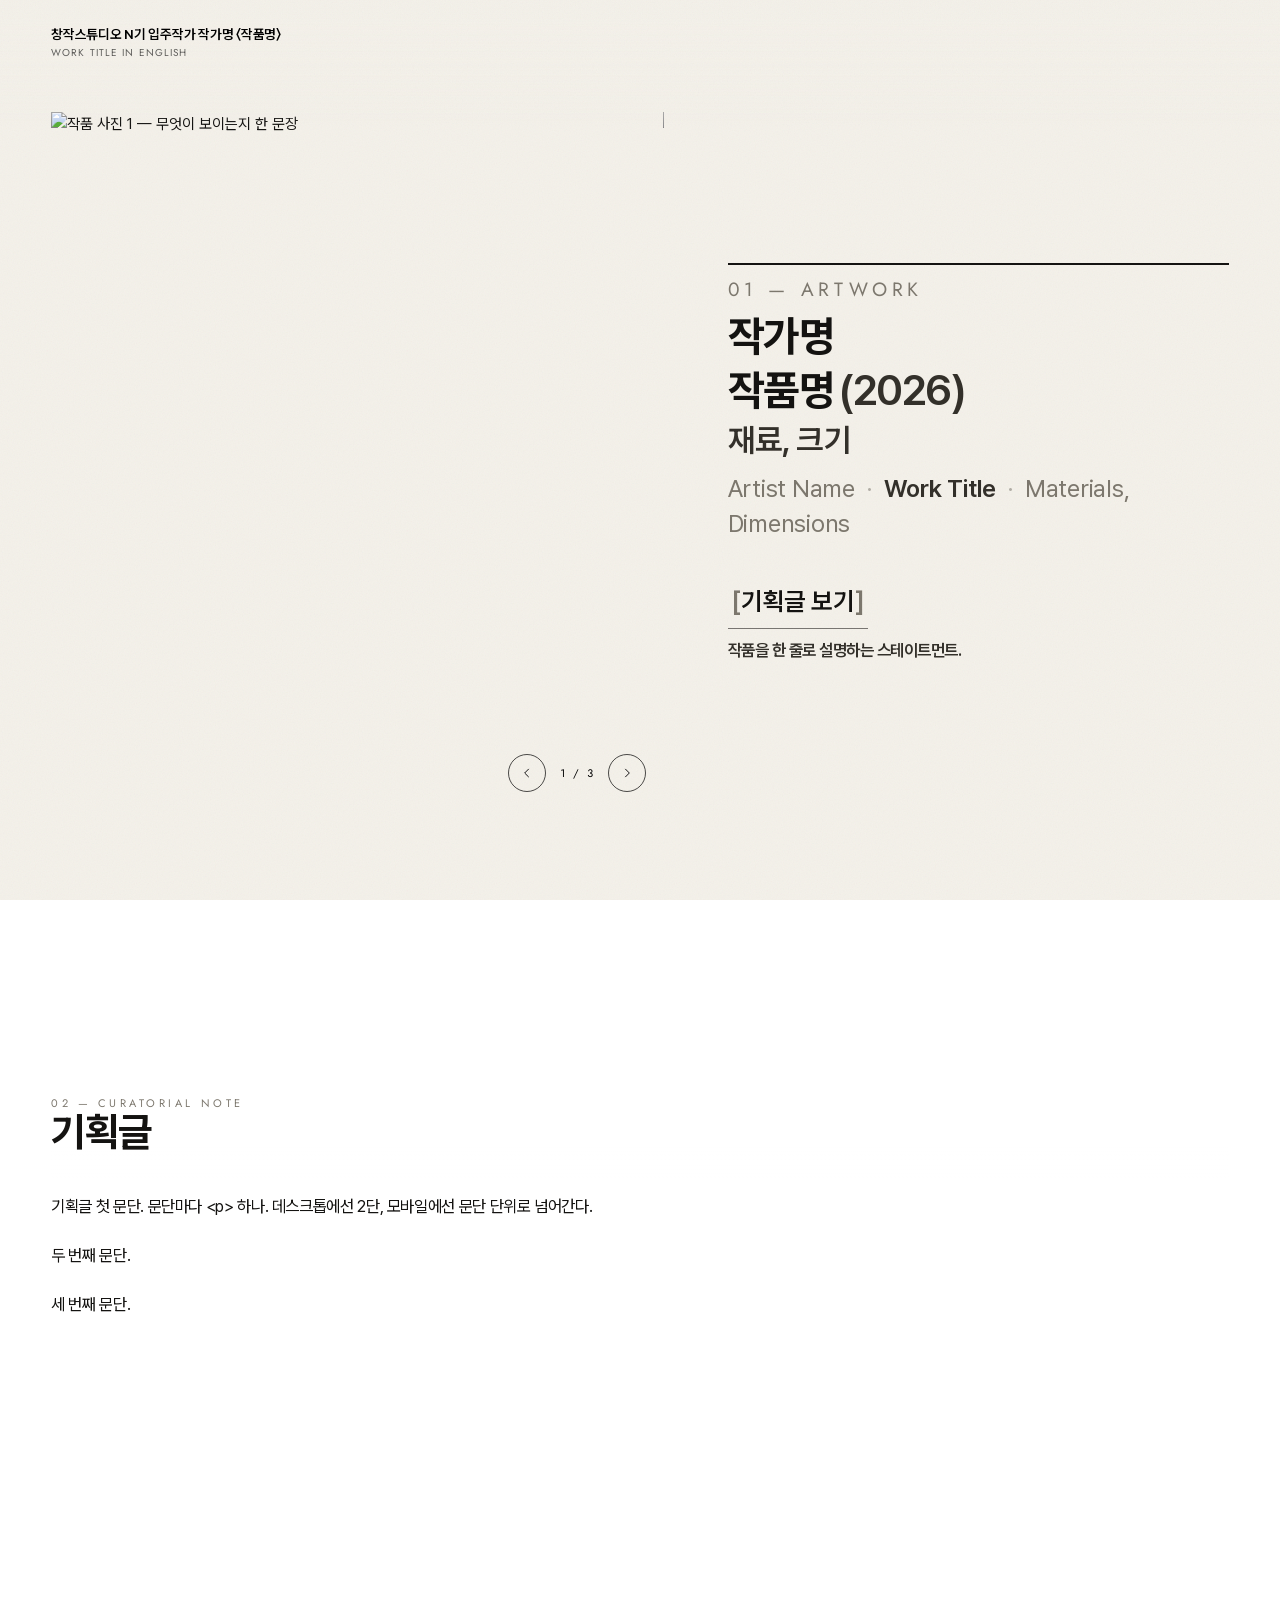
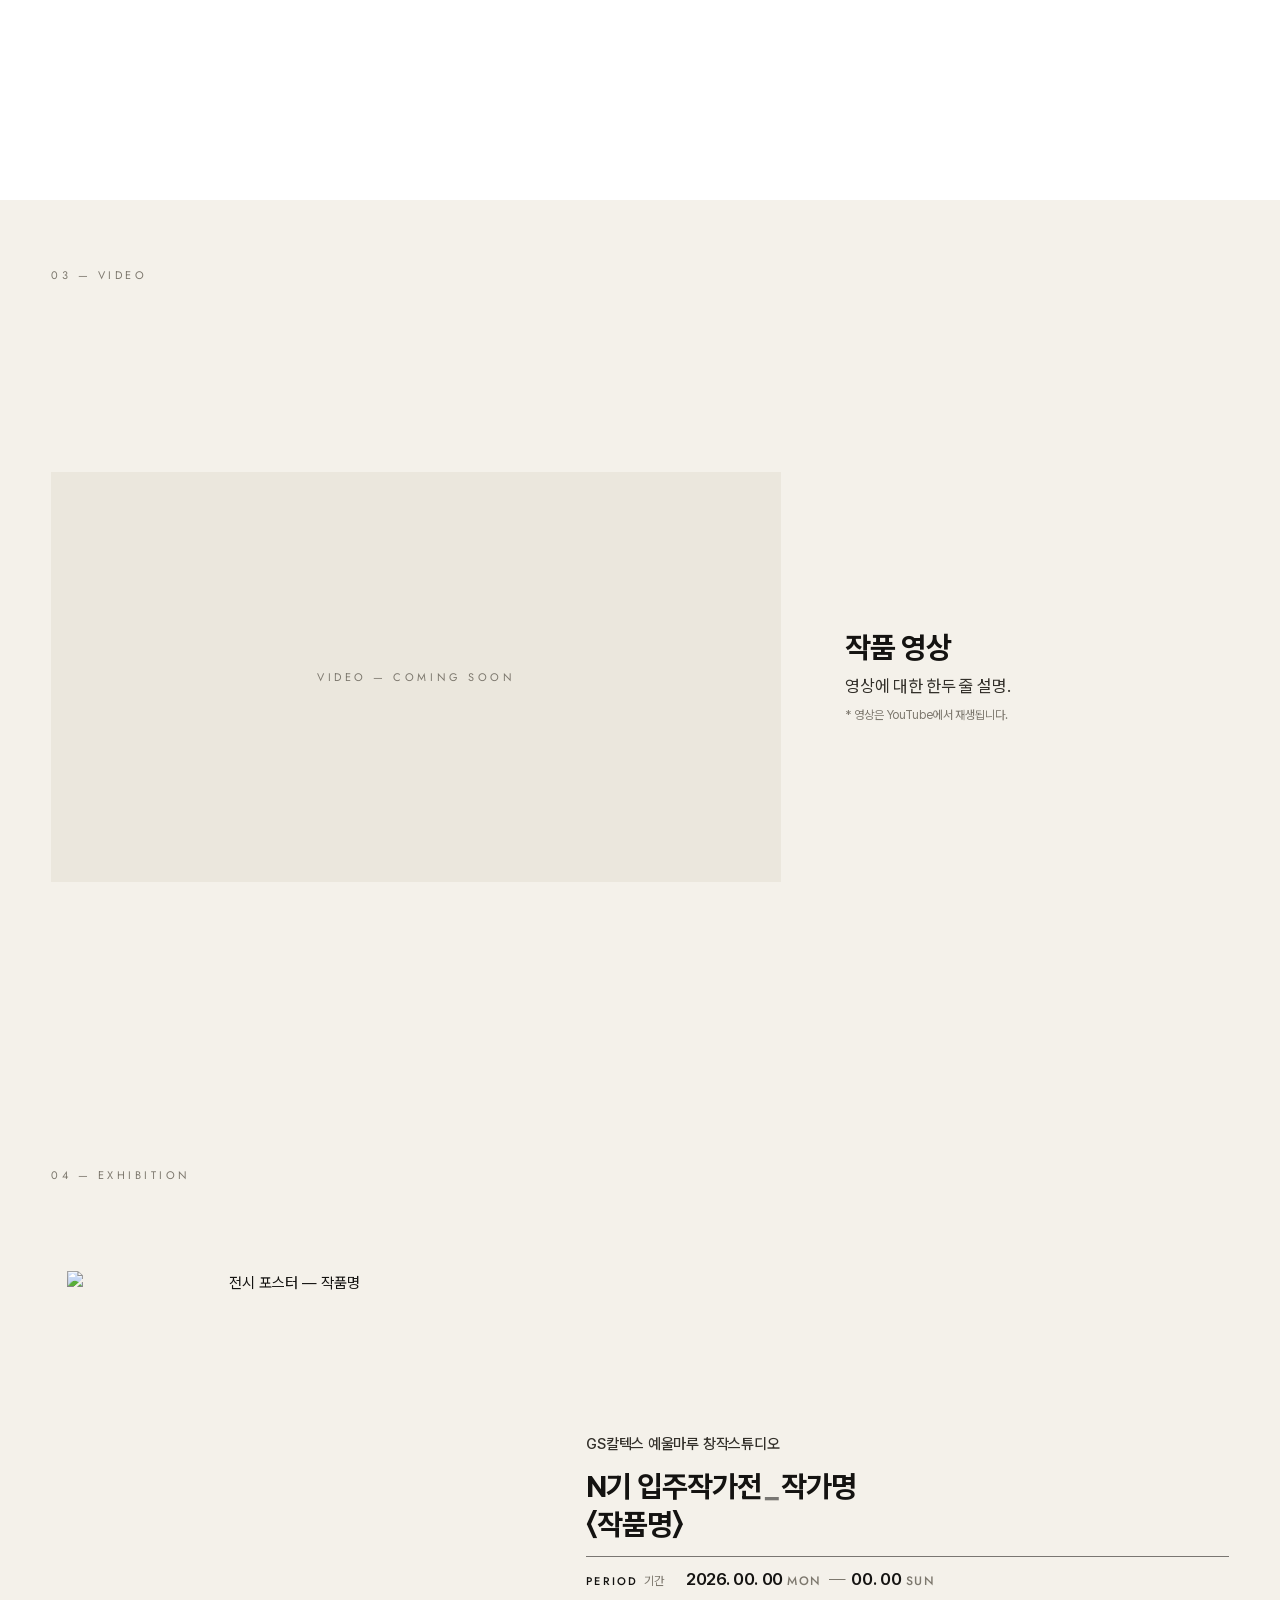
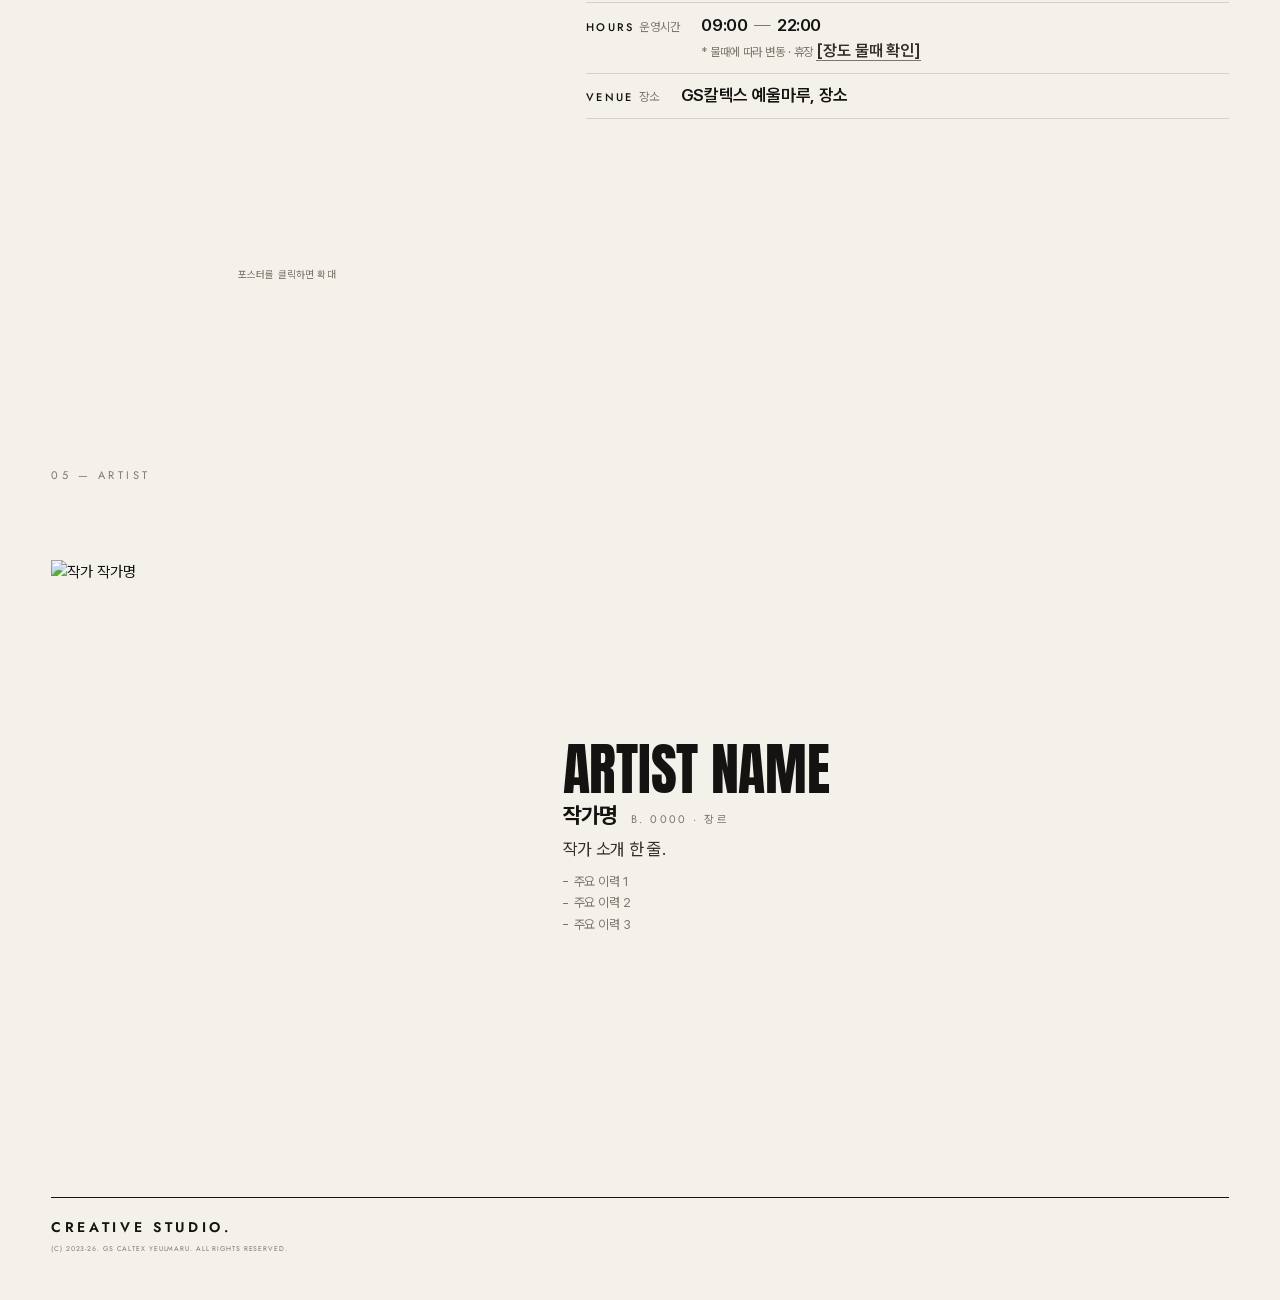
==== _template/index.html @ baa0b32d "feat: 01면 사진 슬라이더 · 03면 유튜브 · 복제용 _template 추가 - index.html: 01 작품 사진을 슬라이더(.w-track/.w-slide)로, 03 " ====
<!DOCTYPE html>
<html lang="ko">
<head>
<meta charset="utf-8">
<meta name="viewport" content="width=device-width, initial-scale=1, viewport-fit=cover">
<script>document.documentElement.classList.add("js");</script>

<title>작품명 — 작가명</title>
<meta name="description" content="작가명, 〈작품명〉, 2026, 재료, 크기. GS칼텍스 예울마루 창작스튜디오 N기 입주작가전.">
<meta name="theme-color" content="#f4f1ea" media="(prefers-color-scheme: light)">
<meta name="theme-color" content="#161511" media="(prefers-color-scheme: dark)">

<meta property="og:type" content="article">
<meta property="og:title" content="작품명 — 작가명">
<meta property="og:description" content="Artist Name, Work Title, 2026, materials, dimensions.">
<meta property="og:image" content="img/work-01.jpg">
<meta name="twitter:card" content="summary_large_image">

<link rel="preload" href="../assets/fonts/anton/anton-latin-400-normal.woff2" as="font" type="font/woff2" crossorigin>
<link rel="preload" href="img/work-01.webp" as="image" type="image/webp" fetchpriority="high">
<link rel="stylesheet" href="../assets/css/fonts.css">
<link rel="stylesheet" href="../assets/fonts/pretendard/pretendardvariable-dynamic-subset.css">
<link rel="stylesheet" href="../assets/css/tokens.css">
<link rel="stylesheet" href="../assets/css/label.css">
<link rel="icon" href="data:image/svg+xml,<svg xmlns='http://www.w3.org/2000/svg' viewBox='0 0 100 100'><rect width='100' height='100' fill='%23141311'/><text x='50' y='69' font-size='60' font-family='Arial' font-weight='bold' fill='%23f4f1ea' text-anchor='middle'>Y</text></svg>">
</head>

<body class="book">
<div class="grain" aria-hidden="true"></div>

<!-- 상단 페이드 — 사진 위에서도 네비가 읽히게 (내용과 겹치지 않을 만큼만) -->
<div class="topfade" aria-hidden="true"></div>

<!-- ── 좌상단 고정: 전시 타이틀 (전 페이지 공통) ── -->
<header class="fixhead">
  <p class="fh-ko">창작스튜디오 N기 입주작가 작가명 〈작품명〉</p>
  <p class="fh-en">Work Title in English</p>
</header>

<main class="deck">

  <!-- ══ 01 · 작품 ═══════════════════════════ -->
  <section class="pg pg--work" id="p1" aria-label="작품">

    <!-- 작품 사진 슬라이더 — <picture class="w-slide"> 를 원하는 만큼 나열한다.
         한 장뿐이면 컨트롤이 숨겨지고 사진 한 장으로 보인다.
         data-autoplay="5000" 을 붙이면 5초마다 자동으로 넘어간다 (기본은 수동). -->
    <figure class="w-photo r" data-slider aria-roledescription="carousel" aria-label="작품 사진">
      <div class="w-track">
        <picture class="w-slide">
          <source srcset="img/work-01.webp" type="image/webp">
          <img src="img/work-01.jpg" width="3000" height="4000"
               alt="작품 사진 1 — 무엇이 보이는지 한 문장"
               fetchpriority="high" decoding="async">
        </picture>
        <picture class="w-slide">
          <source srcset="img/work-02.webp" type="image/webp">
          <img src="img/work-02.jpg" width="3000" height="4000"
               alt="작품 사진 2 — 무엇이 보이는지 한 문장"
               loading="lazy" decoding="async">
        </picture>
        <picture class="w-slide">
          <source srcset="img/work-03.webp" type="image/webp">
          <img src="img/work-03.jpg" width="3000" height="4000"
               alt="작품 사진 3 — 무엇이 보이는지 한 문장"
               loading="lazy" decoding="async">
        </picture>
      </div>
    </figure>

    <figcaption class="w-cap r">
      <p class="label label--muted">01 — Artwork</p>
      <p class="cap-ko" lang="ko">
        <span class="c-artist">작가명</span>
        <span class="c-title">작품명<span class="c-year">(2026)</span></span>
        <span class="c-mat">재료, 크기</span>
      </p>
      <p class="cap-en">Artist Name<span class="ce-sep" aria-hidden="true">·</span><em>Work Title</em><span class="ce-sep" aria-hidden="true">·</span>Materials, Dimensions</p>
    </figcaption>

    <div class="w-note r">
      <button class="note-btn" type="button" data-note-go>
        <span class="nb-bracket" aria-hidden="true">[</span>기획글 보기<span class="nb-bracket" aria-hidden="true">]</span>
      </button>
      <p class="wn-ko" lang="ko">작품을 한 줄로 설명하는 스테이트먼트.</p>
    </div>


  </section>

  <!-- ══ 02 · 기획글 ═════════════════════════ -->
  <section class="pg pg--note" id="p2" aria-labelledby="t-note">

    <div class="note-head">
      <p class="label label--muted">02 — Curatorial Note</p>
      <h2 class="note-title" id="t-note" lang="ko">기획글</h2>
    </div>

    <div class="note-body" lang="ko">
      <p>기획글 첫 문단. 문단마다 &lt;p&gt; 하나. 데스크톱에선 2단, 모바일에선 문단 단위로 넘어간다.</p>
      <p>두 번째 문단.</p>
      <p>세 번째 문단.</p>
    </div>

  </section>

  <!-- ══ 03 · 영상 ═══════════════════════════ -->
  <!-- data-youtube 에 유튜브 링크를 아무 형식으로나 넣는다:
       watch?v=… / youtu.be/… / shorts/… / embed/… / 11자리 ID
       비어 있으면 "준비 중" 자리표시자가 나온다. -->
  <section class="pg pg--video" id="p3" aria-labelledby="t-video">

    <p class="label label--muted r">03 — Video</p>

    <div class="v-body">
      <div class="v-frame r" data-youtube="" data-title="작품명 — 작가명"></div>

      <div class="v-info r">
        <h2 class="v-ko" id="t-video" lang="ko">작품 영상</h2>
        <p class="v-desc" lang="ko">영상에 대한 한두 줄 설명.</p>
        <p class="v-note" lang="ko">* 영상은 YouTube에서 재생됩니다.</p>
      </div>
    </div>
  </section>

  <!-- ══ 04 · 전시 ═══════════════════════════ -->
  <section class="pg pg--exh" id="p4" aria-labelledby="t-exh">

    <p class="label label--muted r">04 — Exhibition</p>

    <div class="exh-body">
      <figure class="e-poster r">
        <button class="poster-btn" type="button" aria-label="포스터 크게 보기" data-zoom>
          <picture>
            <source srcset="img/poster.webp" type="image/webp">
            <img src="img/poster.jpg" width="1536" height="2048"
                 alt="전시 포스터 — 작품명" loading="lazy" decoding="async">
          </picture>
        </button>
        <p class="hint"><span class="hint--tap">포스터를 탭하면 확대</span><span class="hint--click">포스터를 클릭하면 확대</span></p>
      </figure>

      <div class="e-info">
        <p class="e-kicker" lang="ko">GS칼텍스 예울마루 창작스튜디오</p>
        <h2 class="e-ko" id="t-exh" lang="ko">N기 입주작가전<span class="us" aria-hidden="true">_</span>작가명<br><span class="nb">〈작품명〉</span></h2>

        <dl class="spec r">
          <div class="spec-row">
            <dt><span class="label">Period</span><span class="ko" lang="ko">기간</span></dt>
            <dd><span class="v">2026. 00. 00<span class="dow">Mon</span><span class="dash" aria-hidden="true">—</span>00. 00<span class="dow">Sun</span></span></dd>
          </div>
          <div class="spec-row">
            <dt><span class="label">Hours</span><span class="ko" lang="ko">운영시간</span></dt>
            <dd>
              <span class="v">09:00<span class="dash" aria-hidden="true">—</span>22:00</span>
              <span class="v-note" lang="ko">* 물때에 따라 변동 · 휴장 <a class="v-link" href="https://www.yeulmaru.org/community/v/1733/" target="_blank" rel="noopener noreferrer"><span aria-hidden="true">[</span>장도 물때 확인<span aria-hidden="true">]</span></a></span>
            </dd>
          </div>
          <div class="spec-row">
            <dt><span class="label">Venue</span><span class="ko" lang="ko">장소</span></dt>
            <dd><span class="v" lang="ko">GS칼텍스 예울마루, 장소</span></dd>
          </div>
        </dl>
      </div>
    </div>
  </section>

  <!-- ══ 05 · 작가 ═══════════════════════════ -->
  <section class="pg pg--artist" id="p5" aria-labelledby="t-artist">

    <p class="label label--muted r">05 — Artist</p>

    <div class="a-body">
      <figure class="a-photo r">
        <picture>
          <source srcset="img/artist.webp" type="image/webp">
          <img src="img/artist.jpg" width="1333" height="2000"
               alt="작가 작가명" loading="lazy" decoding="async">
        </picture>
      </figure>

      <div class="a-info">
        <h2 class="display a-name" id="t-artist">Artist&nbsp;Name</h2>
        <p class="a-ko" lang="ko">작가명<span class="born">b.&nbsp;0000 · 장르</span></p>
        <p class="a-stmt" lang="ko">작가 소개 한 줄.</p>
        <ul class="a-cv" lang="ko">
          <li>주요 이력 1</li>
          <li>주요 이력 2</li>
          <li>주요 이력 3</li>
        </ul>
      </div>
    </div>

    <footer class="site-foot">
      <p class="wordmark">Creative Studio.</p>
      <p class="foot-copy">(c) 2023-26. GS Caltex Yeulmaru. all rights reserved.</p>
    </footer>
  </section>

</main>

<!-- ── 포스터 확대 ─────────────────────────────── -->
<dialog class="zoom" id="zoom" aria-label="포스터 확대 보기">
  <button class="zoom-close" type="button" aria-label="닫기" data-close>
    <svg viewBox="0 0 24 24" aria-hidden="true"><path d="M5 5l14 14M19 5L5 19"/></svg>
  </button>
  <picture>
    <source srcset="img/poster.webp" type="image/webp">
    <img src="img/poster.jpg" alt="전시 포스터 확대" loading="lazy" decoding="async">
  </picture>
</dialog>

<script src="../assets/js/deck.js" defer></script>
</body>
</html>
---- assets/css/fonts.css ----
/* self-hosted fonts (OFL) — no external CDN dependency */

@font-face {
  font-family: "Anton";
  font-style: normal;
  font-weight: 400;
  font-display: swap;
  src: url("../fonts/anton/anton-latin-400-normal.woff2") format("woff2");
}

@font-face {
  font-family: "Jost";
  font-style: normal;
  font-weight: 300;
  font-display: swap;
  src: url("../fonts/jost/jost-latin-300-normal.woff2") format("woff2");
}

@font-face {
  font-family: "Jost";
  font-style: normal;
  font-weight: 400;
  font-display: swap;
  src: url("../fonts/jost/jost-latin-400-normal.woff2") format("woff2");
}

@font-face {
  font-family: "Jost";
  font-style: normal;
  font-weight: 500;
  font-display: swap;
  src: url("../fonts/jost/jost-latin-500-normal.woff2") format("woff2");
}

@font-face {
  font-family: "Jost";
  font-style: normal;
  font-weight: 600;
  font-display: swap;
  src: url("../fonts/jost/jost-latin-600-normal.woff2") format("woff2");
}
---- assets/fonts/pretendard/pretendardvariable-dynamic-subset.css ----
/*
Copyright (c) 2021 Kil Hyung-jin, with Reserved Font Name Pretendard.
https://github.com/orioncactus/pretendard

This Font Software is licensed under the SIL Open Font License, Version 1.1.
This license is copied below, and is also available with a FAQ at:
http://scripts.sil.org/OFL
*/
/* [0] */
@font-face {
	font-family: 'Pretendard Variable';
	font-style: normal;
	font-display: swap;
	font-weight: 45 920;
	src: url(./woff2-dynamic-subset/PretendardVariable.subset.0.woff2) format('woff2-variations');
	unicode-range: U+f9ca-fa0b, U+ff03-ff05, U+ff07, U+ff0a-ff0b, U+ff0d-ff19, U+ff1b, U+ff1d, U+ff20-ff5b, U+ff5d, U+ffe0-ffe3, U+ffe5-ffe6;
}

/* [1] */
@font-face {
	font-family: 'Pretendard Variable';
	font-style: normal;
	font-display: swap;
	font-weight: 45 920;
	src: url(./woff2-dynamic-subset/PretendardVariable.subset.1.woff2) format('woff2-variations');
	unicode-range: U+d723-d728, U+d72a-d733, U+d735-d748, U+d74a-d74f, U+d752-d753, U+d755-d757, U+d75a-d75f, U+d762-d764, U+d766-d768, U+d76a-d76b, U+d76d-d76f, U+d771-d787, U+d789-d78b, U+d78d-d78f, U+d791-d797, U+d79a, U+d79c, U+d79e-d7a3, U+f900-f909, U+f90b-f92e;
}

/* [2] */
@font-face {
	font-family: 'Pretendard Variable';
	font-style: normal;
	font-display: swap;
	font-weight: 45 920;
	src: url(./woff2-dynamic-subset/PretendardVariable.subset.2.woff2) format('woff2-variations');
	unicode-range: U+d679-d68b, U+d68e-d69e, U+d6a0, U+d6a2-d6a7, U+d6a9-d6c3, U+d6c6-d6c7, U+d6c9-d6cb, U+d6cd-d6d3, U+d6d5-d6d6, U+d6d8-d6e3, U+d6e5-d6e7, U+d6e9-d6fb, U+d6fd-d717, U+d719-d71f, U+d721-d722;
}

/* [3] */
@font-face {
	font-family: 'Pretendard Variable';
	font-style: normal;
	font-display: swap;
	font-weight: 45 920;
	src: url(./woff2-dynamic-subset/PretendardVariable.subset.3.woff2) format('woff2-variations');
	unicode-range: U+d5bc-d5c7, U+d5ca-d5cb, U+d5cd-d5cf, U+d5d1-d5d7, U+d5d9-d5da, U+d5dc, U+d5de-d5e3, U+d5e6-d5e7, U+d5e9-d5eb, U+d5ed-d5f6, U+d5f8, U+d5fa-d5ff, U+d602-d603, U+d605-d607, U+d609-d60f, U+d612-d613, U+d616-d61b, U+d61d-d637, U+d63a-d63b, U+d63d-d63f, U+d641-d647, U+d64a-d64c, U+d64e-d653, U+d656-d657, U+d659-d65b, U+d65d-d666, U+d668, U+d66a-d678;
}

/* [4] */
@font-face {
	font-family: 'Pretendard Variable';
	font-style: normal;
	font-display: swap;
	font-weight: 45 920;
	src: url(./woff2-dynamic-subset/PretendardVariable.subset.4.woff2) format('woff2-variations');
	unicode-range: U+d507, U+d509-d50b, U+d50d-d513, U+d515-d53b, U+d53e-d53f, U+d541-d543, U+d545-d54c, U+d54e, U+d550, U+d552-d557, U+d55a-d55b, U+d55d-d55f, U+d561-d564, U+d566-d567, U+d56a, U+d56c, U+d56e-d573, U+d576-d577, U+d579-d583, U+d585-d586, U+d58a-d5a4, U+d5a6-d5bb;
}

/* [5] */
@font-face {
	font-family: 'Pretendard Variable';
	font-style: normal;
	font-display: swap;
	font-weight: 45 920;
	src: url(./woff2-dynamic-subset/PretendardVariable.subset.5.woff2) format('woff2-variations');
	unicode-range: U+d464-d477, U+d47a-d47b, U+d47d-d47f, U+d481-d487, U+d489-d48a, U+d48c, U+d48e-d4e7, U+d4e9-d503, U+d505-d506;
}

/* [6] */
@font-face {
	font-family: 'Pretendard Variable';
	font-style: normal;
	font-display: swap;
	font-weight: 45 920;
	src: url(./woff2-dynamic-subset/PretendardVariable.subset.6.woff2) format('woff2-variations');
	unicode-range: U+d3bf-d3c7, U+d3ca-d3cf, U+d3d1-d3eb, U+d3ee-d3ef, U+d3f1-d3f3, U+d3f5-d3fb, U+d3fd-d400, U+d402-d45b, U+d45d-d463;
}

/* [7] */
@font-face {
	font-family: 'Pretendard Variable';
	font-style: normal;
	font-display: swap;
	font-weight: 45 920;
	src: url(./woff2-dynamic-subset/PretendardVariable.subset.7.woff2) format('woff2-variations');
	unicode-range: U+d2ff, U+d302-d304, U+d306-d30b, U+d30f, U+d311-d313, U+d315-d31b, U+d31e, U+d322-d324, U+d326-d327, U+d32a-d32b, U+d32d-d32f, U+d331-d337, U+d339-d33c, U+d33e-d37b, U+d37e-d37f, U+d381-d383, U+d385-d38b, U+d38e-d390, U+d392-d397, U+d39a-d39b, U+d39d-d39f, U+d3a1-d3a7, U+d3a9-d3aa, U+d3ac, U+d3ae-d3b3, U+d3b5-d3b7, U+d3b9-d3bb, U+d3bd-d3be;
}

/* [8] */
@font-face {
	font-family: 'Pretendard Variable';
	font-style: normal;
	font-display: swap;
	font-weight: 45 920;
	src: url(./woff2-dynamic-subset/PretendardVariable.subset.8.woff2) format('woff2-variations');
	unicode-range: U+d257-d27f, U+d281-d29b, U+d29d-d29f, U+d2a1-d2ab, U+d2ad-d2b7, U+d2ba-d2bb, U+d2bd-d2bf, U+d2c1-d2c7, U+d2c9-d2ef, U+d2f2-d2f3, U+d2f5-d2f7, U+d2f9-d2fe;
}

/* [9] */
@font-face {
	font-family: 'Pretendard Variable';
	font-style: normal;
	font-display: swap;
	font-weight: 45 920;
	src: url(./woff2-dynamic-subset/PretendardVariable.subset.9.woff2) format('woff2-variations');
	unicode-range: U+d1b4, U+d1b6-d1f3, U+d1f5-d22b, U+d22e-d22f, U+d231-d233, U+d235-d23b, U+d23d-d240, U+d242-d256;
}

/* [10] */
@font-face {
	font-family: 'Pretendard Variable';
	font-style: normal;
	font-display: swap;
	font-weight: 45 920;
	src: url(./woff2-dynamic-subset/PretendardVariable.subset.10.woff2) format('woff2-variations');
	unicode-range: U+d105-d12f, U+d132-d133, U+d135-d137, U+d139-d13f, U+d141-d142, U+d144, U+d146-d14b, U+d14e-d14f, U+d151-d153, U+d155-d15b, U+d15e-d187, U+d189-d19f, U+d1a2-d1a3, U+d1a5-d1a7, U+d1a9-d1af, U+d1b2-d1b3;
}

/* [11] */
@font-face {
	font-family: 'Pretendard Variable';
	font-style: normal;
	font-display: swap;
	font-weight: 45 920;
	src: url(./woff2-dynamic-subset/PretendardVariable.subset.11.woff2) format('woff2-variations');
	unicode-range: U+d04b-d04f, U+d051-d057, U+d059-d06b, U+d06d-d06f, U+d071-d073, U+d075-d07b, U+d07e-d0a3, U+d0a6-d0a7, U+d0a9-d0ab, U+d0ad-d0b3, U+d0b6, U+d0b8, U+d0ba-d0bf, U+d0c2-d0c3, U+d0c5-d0c7, U+d0c9-d0cf, U+d0d2, U+d0d6-d0db, U+d0de-d0df, U+d0e1-d0e3, U+d0e5-d0eb, U+d0ee-d0f0, U+d0f2-d104;
}

/* [12] */
@font-face {
	font-family: 'Pretendard Variable';
	font-style: normal;
	font-display: swap;
	font-weight: 45 920;
	src: url(./woff2-dynamic-subset/PretendardVariable.subset.12.woff2) format('woff2-variations');
	unicode-range: U+cfa2-cfc3, U+cfc5-cfdf, U+cfe2-cfe3, U+cfe5-cfe7, U+cfe9-cff4, U+cff6-cffb, U+cffd-cfff, U+d001-d003, U+d005-d017, U+d019-d033, U+d036-d037, U+d039-d03b, U+d03d-d04a;
}

/* [13] */
@font-face {
	font-family: 'Pretendard Variable';
	font-style: normal;
	font-display: swap;
	font-weight: 45 920;
	src: url(./woff2-dynamic-subset/PretendardVariable.subset.13.woff2) format('woff2-variations');
	unicode-range: U+cef0-cef3, U+cef6, U+cef9-ceff, U+cf01-cf03, U+cf05-cf07, U+cf09-cf0f, U+cf11-cf12, U+cf14-cf1b, U+cf1d-cf1f, U+cf21-cf2f, U+cf31-cf53, U+cf56-cf57, U+cf59-cf5b, U+cf5d-cf63, U+cf66, U+cf68, U+cf6a-cf6f, U+cf71-cf84, U+cf86-cf8b, U+cf8d-cfa1;
}

/* [14] */
@font-face {
	font-family: 'Pretendard Variable';
	font-style: normal;
	font-display: swap;
	font-weight: 45 920;
	src: url(./woff2-dynamic-subset/PretendardVariable.subset.14.woff2) format('woff2-variations');
	unicode-range: U+ce3c-ce57, U+ce5a-ce5b, U+ce5d-ce5f, U+ce61-ce67, U+ce6a, U+ce6c, U+ce6e-ce73, U+ce76-ce77, U+ce79-ce7b, U+ce7d-ce83, U+ce85-ce88, U+ce8a-ce8f, U+ce91-ce93, U+ce95-ce97, U+ce99-ce9f, U+cea2, U+cea4-ceab, U+cead-cee3, U+cee6-cee7, U+cee9-ceeb, U+ceed-ceef;
}

/* [15] */
@font-face {
	font-family: 'Pretendard Variable';
	font-style: normal;
	font-display: swap;
	font-weight: 45 920;
	src: url(./woff2-dynamic-subset/PretendardVariable.subset.15.woff2) format('woff2-variations');
	unicode-range: U+cd92-cd93, U+cd96-cd97, U+cd99-cd9b, U+cd9d-cda3, U+cda6-cda8, U+cdaa-cdaf, U+cdb1-cdc3, U+cdc5-cdcb, U+cdcd-cde7, U+cde9-ce03, U+ce05-ce1f, U+ce22-ce34, U+ce36-ce3b;
}

/* [16] */
@font-face {
	font-family: 'Pretendard Variable';
	font-style: normal;
	font-display: swap;
	font-weight: 45 920;
	src: url(./woff2-dynamic-subset/PretendardVariable.subset.16.woff2) format('woff2-variations');
	unicode-range: U+ccef-cd07, U+cd0a-cd0b, U+cd0d-cd1a, U+cd1c, U+cd1e-cd2b, U+cd2d-cd5b, U+cd5d-cd77, U+cd79-cd91;
}

/* [17] */
@font-face {
	font-family: 'Pretendard Variable';
	font-style: normal;
	font-display: swap;
	font-weight: 45 920;
	src: url(./woff2-dynamic-subset/PretendardVariable.subset.17.woff2) format('woff2-variations');
	unicode-range: U+cc3f-cc43, U+cc46-cc47, U+cc49-cc4b, U+cc4d-cc53, U+cc55-cc58, U+cc5a-cc5f, U+cc61-cc97, U+cc9a-cc9b, U+cc9d-cc9f, U+cca1-cca7, U+ccaa, U+ccac, U+ccae-ccb3, U+ccb6-ccb7, U+ccb9-ccbb, U+ccbd-cccf, U+ccd1-cce3, U+cce5-ccee;
}

/* [18] */
@font-face {
	font-family: 'Pretendard Variable';
	font-style: normal;
	font-display: swap;
	font-weight: 45 920;
	src: url(./woff2-dynamic-subset/PretendardVariable.subset.18.woff2) format('woff2-variations');
	unicode-range: U+cb91-cbd3, U+cbd5-cbe3, U+cbe5-cc0b, U+cc0e-cc0f, U+cc11-cc13, U+cc15-cc1b, U+cc1d-cc20, U+cc23-cc27, U+cc2a-cc2b, U+cc2d, U+cc2f, U+cc31-cc37, U+cc3a, U+cc3c;
}

/* [19] */
@font-face {
	font-family: 'Pretendard Variable';
	font-style: normal;
	font-display: swap;
	font-weight: 45 920;
	src: url(./woff2-dynamic-subset/PretendardVariable.subset.19.woff2) format('woff2-variations');
	unicode-range: U+caf4-cb47, U+cb4a-cb90;
}

/* [20] */
@font-face {
	font-family: 'Pretendard Variable';
	font-style: normal;
	font-display: swap;
	font-weight: 45 920;
	src: url(./woff2-dynamic-subset/PretendardVariable.subset.20.woff2) format('woff2-variations');
	unicode-range: U+ca4a-ca4b, U+ca4e-ca4f, U+ca51-ca53, U+ca55-ca5b, U+ca5d-ca60, U+ca62-ca83, U+ca85-cabb, U+cabe-cabf, U+cac1-cac3, U+cac5-cacb, U+cacd-cad0, U+cad2, U+cad4-cad8, U+cada-caf3;
}

/* [21] */
@font-face {
	font-family: 'Pretendard Variable';
	font-style: normal;
	font-display: swap;
	font-weight: 45 920;
	src: url(./woff2-dynamic-subset/PretendardVariable.subset.21.woff2) format('woff2-variations');
	unicode-range: U+c996-c997, U+c99a-c99c, U+c99e-c9bf, U+c9c2-c9c3, U+c9c5-c9c7, U+c9c9-c9cf, U+c9d2, U+c9d4, U+c9d7-c9d8, U+c9db, U+c9de-c9df, U+c9e1-c9e3, U+c9e5-c9e6, U+c9e8-c9eb, U+c9ee-c9f0, U+c9f2-c9f7, U+c9f9-ca0b, U+ca0d-ca28, U+ca2a-ca49;
}

/* [22] */
@font-face {
	font-family: 'Pretendard Variable';
	font-style: normal;
	font-display: swap;
	font-weight: 45 920;
	src: url(./woff2-dynamic-subset/PretendardVariable.subset.22.woff2) format('woff2-variations');
	unicode-range: U+c8e9-c8f4, U+c8f6-c8fb, U+c8fe-c8ff, U+c901-c903, U+c905-c90b, U+c90e-c910, U+c912-c917, U+c919-c92b, U+c92d-c94f, U+c951-c953, U+c955-c96b, U+c96d-c973, U+c975-c987, U+c98a-c98b, U+c98d-c98f, U+c991-c995;
}

/* [23] */
@font-face {
	font-family: 'Pretendard Variable';
	font-style: normal;
	font-display: swap;
	font-weight: 45 920;
	src: url(./woff2-dynamic-subset/PretendardVariable.subset.23.woff2) format('woff2-variations');
	unicode-range: U+c841-c84b, U+c84d-c86f, U+c872-c873, U+c875-c877, U+c879-c87f, U+c882-c884, U+c887-c88a, U+c88d-c8c3, U+c8c5-c8df, U+c8e1-c8e8;
}

/* [24] */
@font-face {
	font-family: 'Pretendard Variable';
	font-style: normal;
	font-display: swap;
	font-weight: 45 920;
	src: url(./woff2-dynamic-subset/PretendardVariable.subset.24.woff2) format('woff2-variations');
	unicode-range: U+c779-c77b, U+c77e-c782, U+c786, U+c78b, U+c78d, U+c78f, U+c792-c793, U+c795, U+c797, U+c799-c79f, U+c7a2, U+c7a7-c7ab, U+c7ae-c7bb, U+c7bd-c7c0, U+c7c2-c7c7, U+c7c9-c7dc, U+c7de-c7ff, U+c802-c803, U+c805-c807, U+c809, U+c80b-c80f, U+c812, U+c814, U+c817-c81b, U+c81e-c81f, U+c821-c823, U+c825-c82e, U+c830-c837, U+c839-c83b, U+c83d-c840;
}

/* [25] */
@font-face {
	font-family: 'Pretendard Variable';
	font-style: normal;
	font-display: swap;
	font-weight: 45 920;
	src: url(./woff2-dynamic-subset/PretendardVariable.subset.25.woff2) format('woff2-variations');
	unicode-range: U+c6bb-c6bf, U+c6c2, U+c6c4, U+c6c6-c6cb, U+c6ce-c6cf, U+c6d1-c6d3, U+c6d5-c6db, U+c6dd-c6df, U+c6e1-c6e7, U+c6e9-c6eb, U+c6ed-c6ef, U+c6f1-c6f8, U+c6fa-c703, U+c705-c707, U+c709-c70b, U+c70d-c716, U+c718, U+c71a-c71f, U+c722-c723, U+c725-c727, U+c729-c734, U+c736-c73b, U+c73e-c73f, U+c741-c743, U+c745-c74b, U+c74e-c750, U+c752-c757, U+c759-c773, U+c776-c777;
}

/* [26] */
@font-face {
	font-family: 'Pretendard Variable';
	font-style: normal;
	font-display: swap;
	font-weight: 45 920;
	src: url(./woff2-dynamic-subset/PretendardVariable.subset.26.woff2) format('woff2-variations');
	unicode-range: U+c5f5-c5fb, U+c5fe, U+c602-c605, U+c607, U+c609-c60f, U+c611-c61a, U+c61c-c623, U+c626-c627, U+c629-c62b, U+c62d, U+c62f-c632, U+c636, U+c638, U+c63a-c63f, U+c642-c643, U+c645-c647, U+c649-c652, U+c656-c65b, U+c65d-c65f, U+c661-c663, U+c665-c677, U+c679-c67b, U+c67d-c693, U+c696-c697, U+c699-c69b, U+c69d-c6a3, U+c6a6, U+c6a8, U+c6aa-c6af, U+c6b2-c6b3, U+c6b5-c6b7, U+c6b9-c6ba;
}

/* [27] */
@font-face {
	font-family: 'Pretendard Variable';
	font-style: normal;
	font-display: swap;
	font-weight: 45 920;
	src: url(./woff2-dynamic-subset/PretendardVariable.subset.27.woff2) format('woff2-variations');
	unicode-range: U+c517-c527, U+c52a-c52b, U+c52d-c52f, U+c531-c538, U+c53a, U+c53c, U+c53e-c543, U+c546-c547, U+c54b, U+c54d-c552, U+c556, U+c55a-c55b, U+c55d, U+c55f, U+c562-c563, U+c565-c567, U+c569-c56f, U+c572, U+c574, U+c576-c57b, U+c57e-c57f, U+c581-c583, U+c585-c586, U+c588-c58b, U+c58e, U+c590, U+c592-c596, U+c599-c5b3, U+c5b6-c5b7, U+c5ba, U+c5be-c5c3, U+c5ca-c5cb, U+c5cd, U+c5cf, U+c5d2-c5d3, U+c5d5-c5d7, U+c5d9-c5df, U+c5e1-c5e2, U+c5e4, U+c5e6-c5eb, U+c5ef, U+c5f1-c5f3;
}

/* [28] */
@font-face {
	font-family: 'Pretendard Variable';
	font-style: normal;
	font-display: swap;
	font-weight: 45 920;
	src: url(./woff2-dynamic-subset/PretendardVariable.subset.28.woff2) format('woff2-variations');
	unicode-range: U+c475-c4ef, U+c4f2-c4f3, U+c4f5-c4f7, U+c4f9-c4ff, U+c502-c50b, U+c50d-c516;
}

/* [29] */
@font-face {
	font-family: 'Pretendard Variable';
	font-style: normal;
	font-display: swap;
	font-weight: 45 920;
	src: url(./woff2-dynamic-subset/PretendardVariable.subset.29.woff2) format('woff2-variations');
	unicode-range: U+c3d0-c3d7, U+c3da-c3db, U+c3dd-c3de, U+c3e1-c3ec, U+c3ee-c3f3, U+c3f5-c42b, U+c42d-c463, U+c466-c474;
}

/* [30] */
@font-face {
	font-family: 'Pretendard Variable';
	font-style: normal;
	font-display: swap;
	font-weight: 45 920;
	src: url(./woff2-dynamic-subset/PretendardVariable.subset.30.woff2) format('woff2-variations');
	unicode-range: U+c32b-c367, U+c36a-c36b, U+c36d-c36f, U+c371-c377, U+c37a-c37b, U+c37e-c383, U+c385-c387, U+c389-c3cf;
}

/* [31] */
@font-face {
	font-family: 'Pretendard Variable';
	font-style: normal;
	font-display: swap;
	font-weight: 45 920;
	src: url(./woff2-dynamic-subset/PretendardVariable.subset.31.woff2) format('woff2-variations');
	unicode-range: U+c26a-c26b, U+c26d-c26f, U+c271-c273, U+c275-c27b, U+c27e-c287, U+c289-c28f, U+c291-c297, U+c299-c29a, U+c29c-c2a3, U+c2a5-c2a7, U+c2a9-c2ab, U+c2ad-c2b3, U+c2b6, U+c2b8, U+c2ba-c2bb, U+c2bd-c2db, U+c2de-c2df, U+c2e1-c2e2, U+c2e5-c2ea, U+c2ee, U+c2f0, U+c2f2-c2f5, U+c2f7, U+c2fa-c2fb, U+c2fd-c2ff, U+c301-c307, U+c309-c30c, U+c30e-c312, U+c315-c323, U+c325-c328, U+c32a;
}

/* [32] */
@font-face {
	font-family: 'Pretendard Variable';
	font-style: normal;
	font-display: swap;
	font-weight: 45 920;
	src: url(./woff2-dynamic-subset/PretendardVariable.subset.32.woff2) format('woff2-variations');
	unicode-range: U+c1bc-c1c3, U+c1c5-c1df, U+c1e1-c1fb, U+c1fd-c203, U+c205-c20c, U+c20e, U+c210-c217, U+c21a-c21b, U+c21d-c21e, U+c221-c227, U+c229-c22a, U+c22c, U+c22e, U+c230, U+c233-c24f, U+c251-c257, U+c259-c269;
}

/* [33] */
@font-face {
	font-family: 'Pretendard Variable';
	font-style: normal;
	font-display: swap;
	font-weight: 45 920;
	src: url(./woff2-dynamic-subset/PretendardVariable.subset.33.woff2) format('woff2-variations');
	unicode-range: U+c101-c11b, U+c11f, U+c121-c123, U+c125-c12b, U+c12e, U+c132-c137, U+c13a-c13b, U+c13d-c13f, U+c141-c147, U+c14a, U+c14c-c153, U+c155-c157, U+c159-c15b, U+c15d-c166, U+c169-c16f, U+c171-c177, U+c179-c18b, U+c18e-c18f, U+c191-c193, U+c195-c19b, U+c19d-c19e, U+c1a0, U+c1a2-c1a4, U+c1a6-c1bb;
}

/* [34] */
@font-face {
	font-family: 'Pretendard Variable';
	font-style: normal;
	font-display: swap;
	font-weight: 45 920;
	src: url(./woff2-dynamic-subset/PretendardVariable.subset.34.woff2) format('woff2-variations');
	unicode-range: U+c049-c057, U+c059-c05b, U+c05d-c05f, U+c061-c067, U+c069-c08f, U+c091-c0ab, U+c0ae-c0af, U+c0b1-c0b3, U+c0b5, U+c0b7-c0bb, U+c0be, U+c0c2-c0c7, U+c0ca-c0cb, U+c0cd-c0cf, U+c0d1-c0d7, U+c0d9-c0da, U+c0dc, U+c0de-c0e3, U+c0e5-c0eb, U+c0ed-c0f3, U+c0f6, U+c0f8, U+c0fa-c0ff;
}

/* [35] */
@font-face {
	font-family: 'Pretendard Variable';
	font-style: normal;
	font-display: swap;
	font-weight: 45 920;
	src: url(./woff2-dynamic-subset/PretendardVariable.subset.35.woff2) format('woff2-variations');
	unicode-range: U+bfa7-bfaf, U+bfb1-bfc4, U+bfc6-bfcb, U+bfce-bfcf, U+bfd1-bfd3, U+bfd5-bfdb, U+bfdd-c048;
}

/* [36] */
@font-face {
	font-family: 'Pretendard Variable';
	font-style: normal;
	font-display: swap;
	font-weight: 45 920;
	src: url(./woff2-dynamic-subset/PretendardVariable.subset.36.woff2) format('woff2-variations');
	unicode-range: U+bf07, U+bf09-bf3f, U+bf41-bf4f, U+bf52-bf54, U+bf56-bfa6;
}

/* [37] */
@font-face {
	font-family: 'Pretendard Variable';
	font-style: normal;
	font-display: swap;
	font-weight: 45 920;
	src: url(./woff2-dynamic-subset/PretendardVariable.subset.37.woff2) format('woff2-variations');
	unicode-range: U+be56, U+be58, U+be5c-be5f, U+be62-be63, U+be65-be67, U+be69-be74, U+be76-be7b, U+be7e-be7f, U+be81-be8e, U+be90, U+be92-bea7, U+bea9-becf, U+bed2-bed3, U+bed5-bed6, U+bed9-bee3, U+bee6-bf06;
}

/* [38] */
@font-face {
	font-family: 'Pretendard Variable';
	font-style: normal;
	font-display: swap;
	font-weight: 45 920;
	src: url(./woff2-dynamic-subset/PretendardVariable.subset.38.woff2) format('woff2-variations');
	unicode-range: U+bdb0-bdd3, U+bdd5-bdef, U+bdf1-be0b, U+be0d-be0f, U+be11-be13, U+be15-be43, U+be46-be47, U+be49-be4b, U+be4d-be53;
}

/* [39] */
@font-face {
	font-family: 'Pretendard Variable';
	font-style: normal;
	font-display: swap;
	font-weight: 45 920;
	src: url(./woff2-dynamic-subset/PretendardVariable.subset.39.woff2) format('woff2-variations');
	unicode-range: U+bd03, U+bd06, U+bd08, U+bd0a-bd0f, U+bd11-bd22, U+bd25-bd47, U+bd49-bd58, U+bd5a-bd7f, U+bd82-bd83, U+bd85-bd87, U+bd8a-bd8f, U+bd91-bd92, U+bd94, U+bd96-bd98, U+bd9a-bdaf;
}

/* [40] */
@font-face {
	font-family: 'Pretendard Variable';
	font-style: normal;
	font-display: swap;
	font-weight: 45 920;
	src: url(./woff2-dynamic-subset/PretendardVariable.subset.40.woff2) format('woff2-variations');
	unicode-range: U+bc4e-bc83, U+bc86-bc87, U+bc89-bc8b, U+bc8d-bc93, U+bc96, U+bc98, U+bc9b-bc9f, U+bca2-bca3, U+bca5-bca7, U+bca9-bcb2, U+bcb4-bcbb, U+bcbe-bcbf, U+bcc1-bcc3, U+bcc5-bccc, U+bcce-bcd0, U+bcd2-bcd4, U+bcd6-bcf3, U+bcf7, U+bcf9-bcfb, U+bcfd-bd02;
}

/* [41] */
@font-face {
	font-family: 'Pretendard Variable';
	font-style: normal;
	font-display: swap;
	font-weight: 45 920;
	src: url(./woff2-dynamic-subset/PretendardVariable.subset.41.woff2) format('woff2-variations');
	unicode-range: U+bb90-bba3, U+bba5-bbab, U+bbad-bbbf, U+bbc1-bbf7, U+bbfa-bbfb, U+bbfd-bbfe, U+bc01-bc07, U+bc09-bc0a, U+bc0e, U+bc10, U+bc12-bc13, U+bc17, U+bc19-bc1a, U+bc1e, U+bc20-bc23, U+bc26, U+bc28, U+bc2a-bc2c, U+bc2e-bc2f, U+bc32-bc33, U+bc35-bc37, U+bc39-bc3f, U+bc41-bc42, U+bc44, U+bc46-bc48, U+bc4a-bc4d;
}

/* [42] */
@font-face {
	font-family: 'Pretendard Variable';
	font-style: normal;
	font-display: swap;
	font-weight: 45 920;
	src: url(./woff2-dynamic-subset/PretendardVariable.subset.42.woff2) format('woff2-variations');
	unicode-range: U+bae6-bafb, U+bafd-bb17, U+bb19-bb33, U+bb37, U+bb39-bb3a, U+bb3d-bb43, U+bb45-bb46, U+bb48, U+bb4a-bb4f, U+bb51-bb53, U+bb55-bb57, U+bb59-bb62, U+bb64-bb8f;
}

/* [43] */
@font-face {
	font-family: 'Pretendard Variable';
	font-style: normal;
	font-display: swap;
	font-weight: 45 920;
	src: url(./woff2-dynamic-subset/PretendardVariable.subset.43.woff2) format('woff2-variations');
	unicode-range: U+ba30-ba37, U+ba3a-ba3b, U+ba3d-ba3f, U+ba41-ba47, U+ba49-ba4a, U+ba4c, U+ba4e-ba53, U+ba56-ba57, U+ba59-ba5b, U+ba5d-ba63, U+ba65-ba66, U+ba68-ba6f, U+ba71-ba73, U+ba75-ba77, U+ba79-ba84, U+ba86, U+ba88-baa7, U+baaa, U+baad-baaf, U+bab1-bab7, U+baba, U+babc, U+babe-bae5;
}

/* [44] */
@font-face {
	font-family: 'Pretendard Variable';
	font-style: normal;
	font-display: swap;
	font-weight: 45 920;
	src: url(./woff2-dynamic-subset/PretendardVariable.subset.44.woff2) format('woff2-variations');
	unicode-range: U+b96e-b973, U+b976-b977, U+b979-b97b, U+b97d-b983, U+b986, U+b988, U+b98a-b98d, U+b98f-b9ab, U+b9ae-b9af, U+b9b1-b9b3, U+b9b5-b9bb, U+b9be, U+b9c0, U+b9c2-b9c7, U+b9ca-b9cb, U+b9cd, U+b9d2-b9d7, U+b9da, U+b9dc, U+b9df-b9e0, U+b9e2, U+b9e6-b9e7, U+b9e9-b9f3, U+b9f6, U+b9f8, U+b9fb-ba2f;
}

/* [45] */
@font-face {
	font-family: 'Pretendard Variable';
	font-style: normal;
	font-display: swap;
	font-weight: 45 920;
	src: url(./woff2-dynamic-subset/PretendardVariable.subset.45.woff2) format('woff2-variations');
	unicode-range: U+b8bf-b8cb, U+b8cd-b8e0, U+b8e2-b8e7, U+b8ea-b8eb, U+b8ed-b8ef, U+b8f1-b8f7, U+b8fa, U+b8fc, U+b8fe-b903, U+b905-b917, U+b919-b91f, U+b921-b93b, U+b93d-b957, U+b95a-b95b, U+b95d-b95f, U+b961-b967, U+b969-b96c;
}

/* [46] */
@font-face {
	font-family: 'Pretendard Variable';
	font-style: normal;
	font-display: swap;
	font-weight: 45 920;
	src: url(./woff2-dynamic-subset/PretendardVariable.subset.46.woff2) format('woff2-variations');
	unicode-range: U+b80d-b80f, U+b811-b817, U+b81a, U+b81c-b823, U+b826-b827, U+b829-b82b, U+b82d-b833, U+b836, U+b83a-b83f, U+b841-b85b, U+b85e-b85f, U+b861-b863, U+b865-b86b, U+b86e, U+b870, U+b872-b8af, U+b8b1-b8be;
}

/* [47] */
@font-face {
	font-family: 'Pretendard Variable';
	font-style: normal;
	font-display: swap;
	font-weight: 45 920;
	src: url(./woff2-dynamic-subset/PretendardVariable.subset.47.woff2) format('woff2-variations');
	unicode-range: U+b74d-b75f, U+b761-b763, U+b765-b774, U+b776-b77b, U+b77e-b77f, U+b781-b783, U+b785-b78b, U+b78e, U+b792-b796, U+b79a-b79b, U+b79d-b7a7, U+b7aa, U+b7ae-b7b3, U+b7b6-b7c8, U+b7ca-b7eb, U+b7ee-b7ef, U+b7f1-b7f3, U+b7f5-b7fb, U+b7fe, U+b802-b806, U+b80a-b80b;
}

/* [48] */
@font-face {
	font-family: 'Pretendard Variable';
	font-style: normal;
	font-display: swap;
	font-weight: 45 920;
	src: url(./woff2-dynamic-subset/PretendardVariable.subset.48.woff2) format('woff2-variations');
	unicode-range: U+b6a7-b6aa, U+b6ac-b6b0, U+b6b2-b6ef, U+b6f1-b727, U+b72a-b72b, U+b72d-b72e, U+b731-b737, U+b739-b73a, U+b73c-b743, U+b745-b74c;
}

/* [49] */
@font-face {
	font-family: 'Pretendard Variable';
	font-style: normal;
	font-display: swap;
	font-weight: 45 920;
	src: url(./woff2-dynamic-subset/PretendardVariable.subset.49.woff2) format('woff2-variations');
	unicode-range: U+b605-b60f, U+b612-b617, U+b619-b624, U+b626-b69b, U+b69e-b6a3, U+b6a5-b6a6;
}

/* [50] */
@font-face {
	font-family: 'Pretendard Variable';
	font-style: normal;
	font-display: swap;
	font-weight: 45 920;
	src: url(./woff2-dynamic-subset/PretendardVariable.subset.50.woff2) format('woff2-variations');
	unicode-range: U+b55f, U+b562-b583, U+b585-b59f, U+b5a2-b5a3, U+b5a5-b5a7, U+b5a9-b5b2, U+b5b5-b5ba, U+b5bd-b604;
}

/* [51] */
@font-face {
	font-family: 'Pretendard Variable';
	font-style: normal;
	font-display: swap;
	font-weight: 45 920;
	src: url(./woff2-dynamic-subset/PretendardVariable.subset.51.woff2) format('woff2-variations');
	unicode-range: U+b4a5-b4b6, U+b4b8-b4bf, U+b4c1-b4c7, U+b4c9-b4db, U+b4de-b4df, U+b4e1-b4e2, U+b4e5-b4eb, U+b4ee, U+b4f0, U+b4f2-b513, U+b516-b517, U+b519-b51a, U+b51d-b523, U+b526, U+b528, U+b52b-b52f, U+b532-b533, U+b535-b537, U+b539-b53f, U+b541-b544, U+b546-b54b, U+b54d-b54f, U+b551-b55b, U+b55d-b55e;
}

/* [52] */
@font-face {
	font-family: 'Pretendard Variable';
	font-style: normal;
	font-display: swap;
	font-weight: 45 920;
	src: url(./woff2-dynamic-subset/PretendardVariable.subset.52.woff2) format('woff2-variations');
	unicode-range: U+b3f8-b3fb, U+b3fd-b40f, U+b411-b417, U+b419-b41b, U+b41d-b41f, U+b421-b427, U+b42a-b42b, U+b42d-b44f, U+b452-b453, U+b455-b457, U+b459-b45f, U+b462-b464, U+b466-b46b, U+b46d-b47f, U+b481-b4a3;
}

/* [53] */
@font-face {
	font-family: 'Pretendard Variable';
	font-style: normal;
	font-display: swap;
	font-weight: 45 920;
	src: url(./woff2-dynamic-subset/PretendardVariable.subset.53.woff2) format('woff2-variations');
	unicode-range: U+b342-b353, U+b356-b357, U+b359-b35b, U+b35d-b35e, U+b360-b363, U+b366, U+b368, U+b36a-b36d, U+b36f, U+b372-b373, U+b375-b377, U+b379-b37f, U+b381-b382, U+b384, U+b386-b38b, U+b38d-b3c3, U+b3c6-b3c7, U+b3c9-b3ca, U+b3cd-b3d3, U+b3d6, U+b3d8, U+b3da-b3f7;
}

/* [54] */
@font-face {
	font-family: 'Pretendard Variable';
	font-style: normal;
	font-display: swap;
	font-weight: 45 920;
	src: url(./woff2-dynamic-subset/PretendardVariable.subset.54.woff2) format('woff2-variations');
	unicode-range: U+b27c-b283, U+b285-b28f, U+b292-b293, U+b295-b297, U+b29a-b29f, U+b2a1-b2a4, U+b2a7-b2a9, U+b2ab, U+b2ad-b2c7, U+b2ca-b2cb, U+b2cd-b2cf, U+b2d1-b2d7, U+b2da, U+b2dc, U+b2de-b2e3, U+b2e7, U+b2e9-b2ea, U+b2ef-b2f3, U+b2f6, U+b2f8, U+b2fa-b2fb, U+b2fd-b2fe, U+b302-b303, U+b305-b307, U+b309-b30f, U+b312, U+b316-b31b, U+b31d-b341;
}

/* [55] */
@font-face {
	font-family: 'Pretendard Variable';
	font-style: normal;
	font-display: swap;
	font-weight: 45 920;
	src: url(./woff2-dynamic-subset/PretendardVariable.subset.55.woff2) format('woff2-variations');
	unicode-range: U+b1d6-b1e7, U+b1e9-b1fc, U+b1fe-b203, U+b206-b207, U+b209-b20b, U+b20d-b213, U+b216-b21f, U+b221-b257, U+b259-b273, U+b275-b27b;
}

/* [56] */
@font-face {
	font-family: 'Pretendard Variable';
	font-style: normal;
	font-display: swap;
	font-weight: 45 920;
	src: url(./woff2-dynamic-subset/PretendardVariable.subset.56.woff2) format('woff2-variations');
	unicode-range: U+b120-b122, U+b126-b127, U+b129-b12b, U+b12d-b133, U+b136, U+b138, U+b13a-b13f, U+b142-b143, U+b145-b14f, U+b151-b153, U+b156-b157, U+b159-b177, U+b17a-b17b, U+b17d-b17f, U+b181-b187, U+b189-b18c, U+b18e-b191, U+b195-b1a7, U+b1a9-b1cb, U+b1cd-b1d5;
}

/* [57] */
@font-face {
	font-family: 'Pretendard Variable';
	font-style: normal;
	font-display: swap;
	font-weight: 45 920;
	src: url(./woff2-dynamic-subset/PretendardVariable.subset.57.woff2) format('woff2-variations');
	unicode-range: U+b05f-b07b, U+b07e-b07f, U+b081-b083, U+b085-b08b, U+b08d-b097, U+b09b, U+b09d-b09f, U+b0a2-b0a7, U+b0aa, U+b0b0, U+b0b2, U+b0b6-b0b7, U+b0b9-b0bb, U+b0bd-b0c3, U+b0c6-b0c7, U+b0ca-b0cf, U+b0d1-b0df, U+b0e1-b0e4, U+b0e6-b107, U+b10a-b10b, U+b10d-b10f, U+b111-b112, U+b114-b117, U+b119-b11a, U+b11c-b11f;
}

/* [58] */
@font-face {
	font-family: 'Pretendard Variable';
	font-style: normal;
	font-display: swap;
	font-weight: 45 920;
	src: url(./woff2-dynamic-subset/PretendardVariable.subset.58.woff2) format('woff2-variations');
	unicode-range: U+afac-afb7, U+afba-afbb, U+afbd-afbf, U+afc1-afc6, U+afca-afcc, U+afce-afd3, U+afd5-afe7, U+afe9-afef, U+aff1-b00b, U+b00d-b00f, U+b011-b013, U+b015-b01b, U+b01d-b027, U+b029-b043, U+b045-b047, U+b049, U+b04b, U+b04d-b052, U+b055-b056, U+b058-b05c, U+b05e;
}

/* [59] */
@font-face {
	font-family: 'Pretendard Variable';
	font-style: normal;
	font-display: swap;
	font-weight: 45 920;
	src: url(./woff2-dynamic-subset/PretendardVariable.subset.59.woff2) format('woff2-variations');
	unicode-range: U+af03-af07, U+af09-af2b, U+af2e-af33, U+af35-af3b, U+af3e-af40, U+af44-af47, U+af4a-af5c, U+af5e-af63, U+af65-af7f, U+af81-afab;
}

/* [60] */
@font-face {
	font-family: 'Pretendard Variable';
	font-style: normal;
	font-display: swap;
	font-weight: 45 920;
	src: url(./woff2-dynamic-subset/PretendardVariable.subset.60.woff2) format('woff2-variations');
	unicode-range: U+ae56-ae5b, U+ae5e-ae60, U+ae62-ae64, U+ae66-ae67, U+ae69-ae6b, U+ae6d-ae83, U+ae85-aebb, U+aebf, U+aec1-aec3, U+aec5-aecb, U+aece, U+aed0, U+aed2-aed7, U+aed9-aef3, U+aef5-af02;
}

/* [61] */
@font-face {
	font-family: 'Pretendard Variable';
	font-style: normal;
	font-display: swap;
	font-weight: 45 920;
	src: url(./woff2-dynamic-subset/PretendardVariable.subset.61.woff2) format('woff2-variations');
	unicode-range: U+ad9c-ada3, U+ada5-adbf, U+adc1-adc3, U+adc5-adc7, U+adc9-add2, U+add4-addb, U+addd-addf, U+ade1-ade3, U+ade5-adf7, U+adfa-adfb, U+adfd-adff, U+ae02-ae07, U+ae0a, U+ae0c, U+ae0e-ae13, U+ae15-ae2f, U+ae31-ae33, U+ae35-ae37, U+ae39-ae3f, U+ae42, U+ae44, U+ae46-ae49, U+ae4b, U+ae4f, U+ae51-ae53, U+ae55;
}

/* [62] */
@font-face {
	font-family: 'Pretendard Variable';
	font-style: normal;
	font-display: swap;
	font-weight: 45 920;
	src: url(./woff2-dynamic-subset/PretendardVariable.subset.62.woff2) format('woff2-variations');
	unicode-range: U+ace2-ace3, U+ace5-ace6, U+ace9-acef, U+acf2, U+acf4, U+acf7-acfb, U+acfe-acff, U+ad01-ad03, U+ad05-ad0b, U+ad0d-ad10, U+ad12-ad1b, U+ad1d-ad33, U+ad35-ad48, U+ad4a-ad4f, U+ad51-ad6b, U+ad6e-ad6f, U+ad71-ad72, U+ad77-ad7c, U+ad7e, U+ad80, U+ad82-ad87, U+ad89-ad8b, U+ad8d-ad8f, U+ad91-ad9b;
}

/* [63] */
@font-face {
	font-family: 'Pretendard Variable';
	font-style: normal;
	font-display: swap;
	font-weight: 45 920;
	src: url(./woff2-dynamic-subset/PretendardVariable.subset.63.woff2) format('woff2-variations');
	unicode-range: U+ac25-ac2c, U+ac2e, U+ac30, U+ac32-ac37, U+ac39-ac3f, U+ac41-ac4c, U+ac4e-ac6f, U+ac72-ac73, U+ac75-ac76, U+ac79-ac7f, U+ac82, U+ac84-ac88, U+ac8a-ac8b, U+ac8d-ac8f, U+ac91-ac93, U+ac95-ac9b, U+ac9d-ac9e, U+aca1-aca7, U+acab, U+acad-acaf, U+acb1-acb7, U+acba-acbb, U+acbe-acc0, U+acc2-acc3, U+acc5-acdf;
}

/* [64] */
@font-face {
	font-family: 'Pretendard Variable';
	font-style: normal;
	font-display: swap;
	font-weight: 45 920;
	src: url(./woff2-dynamic-subset/PretendardVariable.subset.64.woff2) format('woff2-variations');
	unicode-range: U+99df, U+99ed, U+99f1, U+99ff, U+9a01, U+9a08, U+9a0e-9a0f, U+9a19, U+9a2b, U+9a30, U+9a36-9a37, U+9a40, U+9a43, U+9a45, U+9a4d, U+9a55, U+9a57, U+9a5a-9a5b, U+9a5f, U+9a62, U+9a65, U+9a69-9a6a, U+9aa8, U+9ab8, U+9ad3, U+9ae5, U+9aee, U+9b1a, U+9b27, U+9b2a, U+9b31, U+9b3c, U+9b41-9b45, U+9b4f, U+9b54, U+9b5a, U+9b6f, U+9b8e, U+9b91, U+9b9f, U+9bab, U+9bae, U+9bc9, U+9bd6, U+9be4, U+9be8, U+9c0d, U+9c10, U+9c12, U+9c15, U+9c25, U+9c32, U+9c3b, U+9c47, U+9c49, U+9c57, U+9ce5, U+9ce7, U+9ce9, U+9cf3-9cf4, U+9cf6, U+9d09, U+9d1b, U+9d26, U+9d28, U+9d3b, U+9d51, U+9d5d, U+9d60-9d61, U+9d6c, U+9d72, U+9da9, U+9daf, U+9db4, U+9dc4, U+9dd7, U+9df2, U+9df8-9dfa, U+9e1a, U+9e1e, U+9e75, U+9e79, U+9e7d, U+9e7f, U+9e92-9e93, U+9e97, U+9e9d, U+9e9f, U+9ea5, U+9eb4-9eb5, U+9ebb, U+9ebe, U+9ec3, U+9ecd-9ece, U+9ed4, U+9ed8, U+9edb-9edc, U+9ede, U+9ee8, U+9ef4, U+9f07-9f08, U+9f0e, U+9f13, U+9f20, U+9f3b, U+9f4a-9f4b, U+9f4e, U+9f52, U+9f5f, U+9f61, U+9f67, U+9f6a, U+9f6c, U+9f77, U+9f8d, U+9f90, U+9f95, U+9f9c, U+ac02-ac03, U+ac05-ac06, U+ac09-ac0f, U+ac17-ac18, U+ac1b, U+ac1e-ac1f, U+ac21-ac23;
}

/* [65] */
@font-face {
	font-family: 'Pretendard Variable';
	font-style: normal;
	font-display: swap;
	font-weight: 45 920;
	src: url(./woff2-dynamic-subset/PretendardVariable.subset.65.woff2) format('woff2-variations');
	unicode-range: U+338c-339c, U+339f-33a0, U+33a2-33cb, U+33cf-33d0, U+33d3, U+33d6, U+33d8, U+33db-33dd, U+4e01, U+4e03, U+4e07-4e08, U+4e11, U+4e14-4e15, U+4e18-4e19, U+4e1e, U+4e32, U+4e38-4e39, U+4e42-4e43, U+4e45, U+4e4d-4e4f, U+4e56, U+4e58-4e59, U+4e5d-4e5e, U+4e6b, U+4e6d, U+4e73, U+4e76-4e77, U+4e7e, U+4e82, U+4e86, U+4e88, U+4e8e, U+4e90-4e92, U+4e94-4e95, U+4e98, U+4e9b, U+4e9e, U+4ea1-4ea2, U+4ea4-4ea6, U+4ea8, U+4eab, U+4ead-4eae, U+4eb6, U+4ec0-4ec1, U+4ec4, U+4ec7, U+4ecb, U+4ecd, U+4ed4-4ed5, U+4ed7-4ed9, U+4edd, U+4edf, U+4ee4, U+4ef0, U+4ef2, U+4ef6-4ef7, U+4efb, U+4f01, U+4f09, U+4f0b, U+4f0d-4f11, U+4f2f, U+4f34, U+4f36, U+4f38, U+4f3a, U+4f3c-4f3d;
}

/* [66] */
@font-face {
	font-family: 'Pretendard Variable';
	font-style: normal;
	font-display: swap;
	font-weight: 45 920;
	src: url(./woff2-dynamic-subset/PretendardVariable.subset.66.woff2) format('woff2-variations');
	unicode-range: U+3136, U+3138, U+313a-3140, U+3143-3144, U+3150, U+3152, U+3154-3156, U+3158-315b, U+315d-315f, U+3162, U+3164-318c, U+318e, U+3200-321b, U+3231, U+3239, U+3251-325a, U+3260-327b, U+327e-327f, U+328a-3290, U+3294, U+329e, U+32a5, U+3380-3384, U+3388-338b;
}

/* [67] */
@font-face {
	font-family: 'Pretendard Variable';
	font-style: normal;
	font-display: swap;
	font-weight: 45 920;
	src: url(./woff2-dynamic-subset/PretendardVariable.subset.67.woff2) format('woff2-variations');
	unicode-range: U+2f7d, U+2f7f-2f8b, U+2f8e-2f90, U+2f92-2f97, U+2f99-2fa0, U+2fa2-2fa3, U+2fa5-2fa9, U+2fac-2fb1, U+2fb3-2fbc, U+2fc1-2fca, U+2fcd-2fd4, U+3003, U+3012-3019, U+301c, U+301e-3020, U+3036, U+3041, U+3043, U+3045, U+3047, U+3049, U+304e, U+3050, U+3052, U+3056, U+305a, U+305c, U+305e, U+3062, U+3065, U+306c, U+3070-307d, U+3080, U+3085, U+3087, U+308e, U+3090-3091, U+30a1, U+30a5, U+30a9, U+30ae, U+30b1-30b2, U+30b4, U+30b6, U+30bc-30be, U+30c2, U+30c5, U+30cc, U+30d2, U+30d4, U+30d8-30dd, U+30e4, U+30e6, U+30e8, U+30ee, U+30f0-30f2, U+30f4-30f6, U+3133, U+3135;
}

/* [68] */
@font-face {
	font-family: 'Pretendard Variable';
	font-style: normal;
	font-display: swap;
	font-weight: 45 920;
	src: url(./woff2-dynamic-subset/PretendardVariable.subset.68.woff2) format('woff2-variations');
	unicode-range: U+2541-254b, U+25a4-25a9, U+25b1, U+25b5, U+25b9, U+25bf, U+25c1, U+25c3, U+25c9-25ca, U+25cc, U+25ce, U+25d0-25d1, U+25e6, U+25ef, U+260f, U+261d, U+261f, U+262f, U+2660, U+2664, U+2667-2669, U+266d, U+266f, U+2716, U+271a, U+273d, U+2756, U+2776-277f, U+278a-2793, U+2963, U+2965, U+2ac5-2ac6, U+2acb-2acc, U+2f00, U+2f04, U+2f06, U+2f08, U+2f0a-2f0b, U+2f11-2f12, U+2f14, U+2f17-2f18, U+2f1c-2f1d, U+2f1f-2f20, U+2f23-2f26, U+2f28-2f29, U+2f2b, U+2f2d, U+2f2f-2f32, U+2f38, U+2f3c-2f40, U+2f42-2f4c, U+2f4f-2f52, U+2f54-2f58, U+2f5a-2f66, U+2f69-2f70, U+2f72-2f76, U+2f78, U+2f7a-2f7c;
}

/* [69] */
@font-face {
	font-family: 'Pretendard Variable';
	font-style: normal;
	font-display: swap;
	font-weight: 45 920;
	src: url(./woff2-dynamic-subset/PretendardVariable.subset.69.woff2) format('woff2-variations');
	unicode-range: U+2479-2487, U+249c-24d1, U+24d3-24d7, U+24d9-24e9, U+24eb-24f4, U+2500-2501, U+2503, U+250c-2513, U+2515-2516, U+2518-2540;
}

/* [70] */
@font-face {
	font-family: 'Pretendard Variable';
	font-style: normal;
	font-display: swap;
	font-weight: 45 920;
	src: url(./woff2-dynamic-subset/PretendardVariable.subset.70.woff2) format('woff2-variations');
	unicode-range: U+215b-215e, U+2162-2169, U+2170-2179, U+2195-2199, U+21b0-21b4, U+21bc, U+21c0, U+21c4-21c5, U+21cd, U+21cf-21d4, U+21e0-21e3, U+21e6-21e9, U+2200, U+2202-2203, U+2206-2209, U+220b-220c, U+220f, U+2211, U+2213, U+221a, U+221d-2220, U+2222, U+2225-2227, U+2229-222c, U+222e, U+2234-2237, U+223d, U+2243, U+2245, U+2248, U+2250-2253, U+225a, U+2260-2262, U+2264-2267, U+226a-226b, U+226e-2273, U+2276-2277, U+2279-227b, U+2280-2287, U+228a-228b, U+2295-2297, U+22a3-22a5, U+22bb-22bc, U+22ce-22cf, U+22da-22db, U+22ee-22ef, U+2306, U+2312, U+2314, U+2467-2478;
}

/* [71] */
@font-face {
	font-family: 'Pretendard Variable';
	font-style: normal;
	font-display: swap;
	font-weight: 45 920;
	src: url(./woff2-dynamic-subset/PretendardVariable.subset.71.woff2) format('woff2-variations');
	unicode-range: U+81-82, U+84, U+a2-a5, U+a7-a8, U+aa, U+ac, U+b1-b3, U+b6, U+b8-ba, U+bc-be, U+c0, U+c2, U+c6-cb, U+ce-d0, U+d4, U+d8-d9, U+db-dc, U+de-df, U+e6, U+eb, U+ee-f0, U+f4, U+f7-f9, U+fb, U+fe-ff, U+111, U+126-127, U+132-133, U+138, U+13f-142, U+149-14b, U+152-153, U+166-167, U+2bc, U+2c7, U+2d0, U+2d8-2d9, U+2db-2dd, U+391-394, U+396-3a1, U+3a3-3a9, U+3b2-3b6, U+3b8, U+3bc, U+3be-3c1, U+3c3-3c9, U+2010, U+2015-2016, U+2018-2019, U+201b, U+201f-2021, U+2025, U+2030, U+2033-2036, U+203c, U+203e, U+2042, U+2074, U+207a-207f, U+2081-2084, U+2109, U+2113, U+2116, U+2121, U+2126, U+212b, U+2153-2154;
}

/* [72] */
@font-face {
	font-family: 'Pretendard Variable';
	font-style: normal;
	font-display: swap;
	font-weight: 45 920;
	src: url(./woff2-dynamic-subset/PretendardVariable.subset.72.woff2) format('woff2-variations');
	unicode-range: U+e8, U+2da, U+2160, U+2194, U+3054, U+3058, U+306d, U+3086, U+308d, U+30ac, U+30bb, U+30c4, U+30cd-30ce, U+30e2, U+3132, U+3146, U+3149, U+339d, U+4e3b, U+4f0a, U+4fdd, U+4fe1, U+5409, U+540c, U+5834, U+592a-592b, U+5b9a, U+5dde, U+5e0c, U+5e73, U+5f0f, U+60f3, U+653f, U+661f, U+662f, U+667a, U+683c, U+6b4c, U+6c11, U+767c, U+76ee, U+76f4, U+77f3, U+79d1, U+7a7a, U+7b2c, U+7d22, U+8207, U+8a00, U+8a71, U+9280, U+9580, U+958b, U+96c6, U+9762, U+98df, U+9ed1, U+ac2d, U+adc8, U+add3, U+af48, U+b014, U+b134-b135, U+b158, U+b2aa, U+b35f, U+b6a4, U+b9cf, U+bb63, U+bd23, U+be91, U+c29b, U+c3f4, U+c42c, U+c55c, U+c573, U+c58f, U+c78c, U+c7dd, U+c8f5, U+cad1, U+cc48, U+cf10, U+cf20, U+d03c, U+d07d, U+d2a0, U+d30e, U+d38d, U+d3a8, U+d3c8, U+d5e5, U+d5f9, U+d6e4, U+f90a, U+ff02, U+ff1c;
}

/* [73] */
@font-face {
	font-family: 'Pretendard Variable';
	font-style: normal;
	font-display: swap;
	font-weight: 45 920;
	src: url(./woff2-dynamic-subset/PretendardVariable.subset.73.woff2) format('woff2-variations');
	unicode-range: U+3b1, U+2466, U+25a1, U+25a3, U+261c, U+3008-3009, U+305b, U+305d, U+3069, U+30a7, U+30ba, U+30cf, U+30ef, U+3151, U+3157, U+4e4b, U+4e5f, U+4e8c, U+4eca, U+4ed6, U+4f5b, U+50cf, U+5149, U+5165, U+5171, U+5229, U+529b, U+5316, U+539f, U+53f2, U+571f, U+5728, U+58eb, U+591c, U+5b78, U+5c11, U+5c55, U+5ddd, U+5e02, U+5fb7, U+60c5, U+610f, U+611f, U+6625, U+66f8, U+6797, U+679c, U+682a, U+6d2a, U+706b, U+7406, U+767b, U+76f8, U+77e5, U+7acb, U+898b, U+8a69, U+8def, U+8fd1, U+901a, U+90e8, U+91cd, U+975e, U+ae14, U+ae6c, U+aec0, U+afc7, U+afc9, U+b01c, U+b028, U+b308, U+b311, U+b314, U+b31c, U+b524, U+b560, U+b764, U+b920, U+b9e3, U+bd48, U+be7d, U+c0db, U+c231, U+c270, U+c2e3, U+c37d, U+c3ed, U+c530, U+c6a5, U+c6dc, U+c7a4, U+c954, U+c974, U+d000, U+d565, U+d667, U+d6c5, U+d79d, U+ff1e;
}

/* [74] */
@font-face {
	font-family: 'Pretendard Variable';
	font-style: normal;
	font-display: swap;
	font-weight: 45 920;
	src: url(./woff2-dynamic-subset/PretendardVariable.subset.74.woff2) format('woff2-variations');
	unicode-range: U+131, U+2032, U+2465, U+2642, U+3048, U+3051, U+3083-3084, U+308f, U+30c0, U+30d1, U+30d3, U+30d6, U+30df, U+30e7, U+3153, U+4e16, U+4e8b, U+4ee5, U+5206, U+52a0, U+52d5, U+53e4, U+53ef, U+54c1, U+57ce, U+597d, U+5b8c, U+5ea6, U+5f8c, U+5f97, U+6210, U+6240, U+624b, U+6728, U+6bd4, U+7236, U+7269, U+7279, U+738b, U+7528, U+7530, U+767e, U+798f, U+8005, U+8a18, U+90fd, U+91cc, U+9577, U+9593, U+98a8, U+ac20, U+acf6, U+ad90, U+af5d, U+af80, U+afcd, U+aff0, U+b0a1, U+b0b5, U+b1fd, U+b2fc, U+b380, U+b51b, U+b584, U+b5b3, U+b8fd, U+b93c, U+b9f4, U+bb44, U+bc08, U+bc27, U+bc49, U+be55, U+be64, U+bfb0, U+bfc5, U+c178, U+c21f, U+c314, U+c4f1, U+c58d, U+c664, U+c698, U+c6a7, U+c6c1, U+c9ed, U+cac0, U+cacc, U+cad9, U+ccb5, U+cdcc, U+d0e4, U+d143, U+d320, U+d330, U+d54d, U+ff06, U+ff1f, U+ff5e;
}

/* [75] */
@font-face {
	font-family: 'Pretendard Variable';
	font-style: normal;
	font-display: swap;
	font-weight: 45 920;
	src: url(./woff2-dynamic-subset/PretendardVariable.subset.75.woff2) format('woff2-variations');
	unicode-range: U+b4, U+20a9, U+20ac, U+2190, U+24d8, U+2502, U+2514, U+2592, U+25c7-25c8, U+2663, U+3060, U+3064, U+3081, U+3088, U+30a3, U+30a6, U+30aa, U+30b5, U+30c7, U+30ca-30cb, U+30d0, U+30e3, U+30e5, U+339e, U+4e09, U+4eac, U+4f5c, U+5167-5168, U+516c, U+51fa, U+5408, U+540d, U+591a, U+5b57, U+6211, U+65b9, U+660e, U+6642, U+6700, U+6b63, U+6e2f, U+7063, U+7532, U+793e, U+81ea, U+8272, U+82b1, U+897f, U+8eca, U+91ce, U+ac38, U+ad76, U+ae84, U+aecc, U+b07d, U+b0b1, U+b215, U+b2a0, U+b310, U+b3d7, U+b52a, U+b618, U+b775, U+b797, U+bcd5, U+bd59, U+be80, U+bea8, U+bed1, U+bee4-bee5, U+c060, U+c2ef, U+c329, U+c3dc, U+c597, U+c5bd, U+c5e5, U+c69c, U+c9d6, U+ca29, U+ca5c, U+ca84, U+cc39, U+cc3b, U+ce89, U+cee5, U+cf65, U+cf85, U+d058, U+d145, U+d22d, U+d325, U+d37d, U+d3ad, U+d769, U+ff0c;
}

/* [76] */
@font-face {
	font-family: 'Pretendard Variable';
	font-style: normal;
	font-display: swap;
	font-weight: 45 920;
	src: url(./woff2-dynamic-subset/PretendardVariable.subset.76.woff2) format('woff2-variations');
	unicode-range: U+2161, U+2228, U+2299, U+2464, U+2517, U+2640, U+3042, U+304a, U+3053, U+3061, U+307f, U+3082, U+308c, U+3092, U+30a8, U+30ab, U+30ad, U+30b0, U+30b3, U+30b7, U+30c1, U+30c6, U+30c9, U+30d5, U+30d7, U+30de, U+30e0-30e1, U+30ec-30ed, U+4e0b, U+4e0d, U+4ee3, U+53f0, U+548c, U+5b89, U+5bb6, U+5c0f, U+611b, U+6771, U+6aa2, U+6bcd, U+6c34, U+6cd5, U+6d77, U+767d, U+795e, U+8ecd, U+9999, U+9ad8, U+ac07, U+ac1a, U+ac40, U+ad0c, U+ad88, U+ada4, U+ae01, U+ae65, U+aebd, U+aec4, U+afe8, U+b139, U+b205, U+b383, U+b38c, U+b42c, U+b461, U+b55c, U+b78f, U+b8fb, U+b9f7, U+bafc, U+bc99, U+bed8, U+bfcd, U+c0bf, U+c0f9, U+c167, U+c204, U+c20f, U+c22f, U+c258, U+c298, U+c2bc, U+c388, U+c501, U+c50c, U+c5b9, U+c5ce, U+c641, U+c648, U+c73d, U+ca50, U+ca61, U+cc4c, U+ceac, U+d0d4, U+d5f7, U+d6d7, U+ff1a;
}

/* [77] */
@font-face {
	font-family: 'Pretendard Variable';
	font-style: normal;
	font-display: swap;
	font-weight: 45 920;
	src: url(./woff2-dynamic-subset/PretendardVariable.subset.77.woff2) format('woff2-variations');
	unicode-range: U+2103, U+2463, U+25c6, U+25cb, U+266c, U+3001, U+300a, U+3046, U+304c-304d, U+304f, U+3055, U+3059, U+3063, U+3066-3068, U+306f, U+3089, U+30b8, U+30bf, U+314f, U+4e0a, U+570b, U+5730, U+5916, U+5929, U+5c71, U+5e74, U+5fc3, U+601d, U+6027, U+63d0, U+6709, U+6734, U+751f, U+7684, U+82f1, U+9053, U+91d1, U+97f3, U+ac2f, U+ac4d, U+adc4, U+ade4, U+ae41, U+ae4d-ae4e, U+aed1, U+afb9, U+b0e0, U+b299, U+b365, U+b46c, U+b480, U+b4c8, U+b7b4, U+b819, U+b918, U+baab, U+bab9, U+be8f, U+bed7, U+c0ec, U+c19f, U+c1a5, U+c3d9, U+c464, U+c53d, U+c553, U+c570, U+c5cc, U+c633, U+c6a4, U+c7a3, U+c7a6, U+c886, U+c9d9-c9da, U+c9ec, U+ca0c, U+cc21, U+cd1b, U+cd78, U+cdc4, U+cef8, U+cfe4, U+d0a5, U+d0b5, U+d0ec, U+d15d, U+d188, U+d23c, U+d2ac, U+d729, U+d79b, U+ff01, U+ff08-ff09, U+ff5c;
}

/* [78] */
@font-face {
	font-family: 'Pretendard Variable';
	font-style: normal;
	font-display: swap;
	font-weight: 45 920;
	src: url(./woff2-dynamic-subset/PretendardVariable.subset.78.woff2) format('woff2-variations');
	unicode-range: U+2039-203a, U+223c, U+25b3, U+25b7, U+25bd, U+25cf, U+266a, U+3002, U+300b, U+304b, U+3057, U+305f, U+306a-306b, U+307e, U+308a-308b, U+3093, U+30a2, U+30af, U+30b9, U+30c3, U+30c8, U+30e9-30eb, U+33a1, U+4e00, U+524d, U+5357, U+5b50, U+7121, U+884c, U+9751, U+ac94, U+aebe, U+aecd, U+af08, U+af41, U+af49, U+b010, U+b053, U+b109, U+b11b, U+b128, U+b154, U+b291, U+b2e6, U+b301, U+b385, U+b525, U+b5b4, U+b729, U+b72f, U+b738, U+b7ff, U+b837, U+b975, U+ba67, U+bb47, U+bc1f, U+bd90, U+bfd4, U+c27c, U+c324, U+c379, U+c3e0, U+c465, U+c53b, U+c58c, U+c610, U+c653, U+c6cd, U+c813, U+c82f, U+c999, U+c9e0, U+cac4, U+cad3, U+cbd4, U+cc10, U+cc22, U+ccb8, U+ccbc, U+cda5, U+ce84, U+cea3, U+cf67, U+cfe1, U+d241, U+d30d, U+d31c, U+d391, U+d401, U+d479, U+d5c9, U+d5db, U+d649, U+d6d4;
}

/* [79] */
@font-face {
	font-family: 'Pretendard Variable';
	font-style: normal;
	font-display: swap;
	font-weight: 45 920;
	src: url(./woff2-dynamic-subset/PretendardVariable.subset.79.woff2) format('woff2-variations');
	unicode-range: U+b0, U+e9, U+2193, U+2462, U+260e, U+261e, U+300e-300f, U+3044, U+30a4, U+30fb-30fc, U+314d, U+5973, U+6545, U+6708, U+7537, U+ac89, U+ac9c, U+acc1, U+ad04, U+ad75, U+ad7d, U+ae45, U+ae61, U+af42, U+b0ab, U+b0af, U+b0b3, U+b12c, U+b194, U+b1a8, U+b220, U+b258, U+b284, U+b2ff, U+b315, U+b371, U+b3d4-b3d5, U+b460, U+b527, U+b534, U+b810, U+b818, U+b98e, U+ba55, U+bbac, U+bc0b, U+bc40, U+bca1, U+bccd, U+bd93, U+be54, U+be5a, U+bf08, U+bf50, U+bf55, U+bfdc, U+c0c0, U+c0d0, U+c0f4, U+c100, U+c11e, U+c170, U+c20d, U+c274, U+c290, U+c308, U+c369, U+c539, U+c587, U+c5ff, U+c6ec, U+c70c, U+c7ad, U+c7c8, U+c83c, U+c881, U+cb48, U+cc60, U+ce69, U+ce6b, U+ce75, U+cf04, U+cf08, U+cf55, U+cf70, U+cffc, U+d0b7, U+d1a8, U+d2c8, U+d384, U+d47c, U+d48b, U+d5dd, U+d5e8, U+d720, U+d759, U+f981;
}

/* [80] */
@font-face {
	font-family: 'Pretendard Variable';
	font-style: normal;
	font-display: swap;
	font-weight: 45 920;
	src: url(./woff2-dynamic-subset/PretendardVariable.subset.80.woff2) format('woff2-variations');
	unicode-range: U+e0, U+e2, U+395, U+3b7, U+3ba, U+2460-2461, U+25a0, U+3010-3011, U+306e, U+30f3, U+314a, U+314c, U+5927, U+65b0, U+7e41, U+97d3, U+9ad4, U+ad49, U+ae0b, U+ae0d, U+ae43, U+ae5d, U+aecf, U+af3c, U+af64, U+afd4, U+b080, U+b084, U+b0c5, U+b10c, U+b1e8, U+b2ac, U+b36e, U+b451, U+b515, U+b540, U+b561, U+b6ab, U+b6b1, U+b72c, U+b730, U+b744, U+b800, U+b8ec, U+b8f0, U+b904, U+b968, U+b96d, U+b987, U+b9d9, U+bb36, U+bb49, U+bc2d, U+bc43, U+bcf6, U+bd89, U+be57, U+be61, U+bed4, U+c090, U+c130, U+c148, U+c19c, U+c2f9, U+c36c, U+c37c, U+c384, U+c3df, U+c575, U+c584, U+c660, U+c719, U+c816, U+ca4d, U+ca54, U+cabc, U+cb49, U+cc14, U+cff5, U+d004, U+d038, U+d0b4, U+d0d3, U+d0e0, U+d0ed, U+d131, U+d1b0, U+d31f, U+d33d, U+d3a0, U+d3ab, U+d514, U+d584, U+d6a1, U+d6cc, U+d749, U+d760, U+d799;
}

/* [81] */
@font-face {
	font-family: 'Pretendard Variable';
	font-style: normal;
	font-display: swap;
	font-weight: 45 920;
	src: url(./woff2-dynamic-subset/PretendardVariable.subset.81.woff2) format('woff2-variations');
	unicode-range: U+24, U+60, U+3b9, U+3bb, U+3bd, U+2191, U+2606, U+300c-300d, U+3131, U+3134, U+3139, U+3141-3142, U+3148, U+3161, U+3163, U+321c, U+4eba, U+5317, U+ac31, U+ac77, U+ac9f, U+acb9, U+acf0-acf1, U+acfd, U+ad73, U+af3d, U+b00c, U+b04a, U+b057, U+b0c4, U+b188, U+b1cc, U+b214, U+b2db, U+b2ee, U+b304, U+b4ed, U+b518, U+b5bc, U+b625, U+b69c-b69d, U+b7ac, U+b801, U+b86c, U+b959, U+b95c, U+b985, U+ba48, U+bb58, U+bc0c, U+bc38, U+bc85, U+bc9a, U+bf40, U+c068, U+c0bd, U+c0cc, U+c12f, U+c149, U+c1e0, U+c22b, U+c22d, U+c250, U+c2fc, U+c300, U+c313, U+c370, U+c3d8, U+c557, U+c580, U+c5e3, U+c62e, U+c634, U+c6f0, U+c74d, U+c783, U+c78e, U+c796, U+c7bc, U+c92c, U+ca4c, U+cc1c, U+cc54, U+cc59, U+ce04, U+cf30, U+cfc4, U+d140, U+d321, U+d38c, U+d399, U+d54f, U+d587, U+d5d0, U+d6e8, U+d770;
}

/* [82] */
@font-face {
	font-family: 'Pretendard Variable';
	font-style: normal;
	font-display: swap;
	font-weight: 45 920;
	src: url(./woff2-dynamic-subset/PretendardVariable.subset.82.woff2) format('woff2-variations');
	unicode-range: U+d7, U+ea, U+fc, U+2192, U+25bc, U+3000, U+3137, U+3145, U+315c, U+7f8e, U+ac13, U+ac71, U+ac90, U+acb8, U+ace7, U+ad7f, U+ae50, U+aef4, U+af34, U+afbc, U+b048, U+b09a, U+b0ad, U+b0bc, U+b113, U+b125, U+b141, U+b20c, U+b2d9, U+b2ed, U+b367, U+b369, U+b374, U+b3cb, U+b4ec, U+b611, U+b760, U+b81b, U+b834, U+b8b0, U+b8e1, U+b989, U+b9d1, U+b9e1, U+b9fa, U+ba4d, U+ba78, U+bb35, U+bb54, U+bbf9, U+bc11, U+bcb3, U+bd05, U+bd95, U+bdd4, U+be10, U+bed0, U+bf51, U+c0d8, U+c232, U+c2b7, U+c2eb, U+c378, U+c500, U+c52c, U+c549, U+c568, U+c598, U+c5c9, U+c61b, U+c639, U+c67c, U+c717, U+c78a, U+c80a, U+c90c-c90d, U+c950, U+c9e7, U+cbe4, U+cca9, U+cce4, U+cdb0, U+ce78, U+ce94, U+ce98, U+cf8c, U+d018, U+d034, U+d0f1, U+d1b1, U+d280, U+d2f8, U+d338, U+d380, U+d3b4, U+d610, U+d69f, U+d6fc, U+d758;
}

/* [83] */
@font-face {
	font-family: 'Pretendard Variable';
	font-style: normal;
	font-display: swap;
	font-weight: 45 920;
	src: url(./woff2-dynamic-subset/PretendardVariable.subset.83.woff2) format('woff2-variations');
	unicode-range: U+e7, U+2022, U+203b, U+25c0, U+2605, U+2661, U+3147, U+318d, U+672c, U+8a9e, U+acaa, U+acbc, U+ad1c, U+ae4a, U+ae5c, U+b044, U+b054, U+b0c8-b0c9, U+b2a6, U+b2d0, U+b35c, U+b364, U+b428, U+b454, U+b465, U+b4b7, U+b4e3, U+b51c, U+b5a1, U+b784, U+b790, U+b7ab, U+b7f4, U+b82c, U+b835, U+b8e9, U+b8f8, U+b9d8, U+b9f9, U+ba5c, U+ba64, U+babd, U+bb18, U+bb3b, U+bbff, U+bc0d, U+bc45, U+bc97, U+bcbc, U+be45, U+be75, U+be7c, U+bfcc, U+c0b6, U+c0f7, U+c14b, U+c2b4, U+c30d, U+c4f8, U+c5bb, U+c5d1, U+c5e0, U+c5ee, U+c5fd, U+c606, U+c6c5, U+c6e0, U+c708, U+c81d, U+c820, U+c824, U+c878, U+c918, U+c96c, U+c9e4, U+c9f1, U+cc2e, U+cd09, U+cea1, U+cef5, U+cef7, U+cf64, U+cf69, U+cfe8, U+d035, U+d0ac, U+d230, U+d234, U+d2f4, U+d31d, U+d575, U+d578, U+d608, U+d614, U+d718, U+d751, U+d761, U+d78c, U+d790;
}

/* [84] */
@font-face {
	font-family: 'Pretendard Variable';
	font-style: normal;
	font-display: swap;
	font-weight: 45 920;
	src: url(./woff2-dynamic-subset/PretendardVariable.subset.84.woff2) format('woff2-variations');
	unicode-range: U+2665, U+3160, U+4e2d, U+6587, U+65e5, U+ac12, U+ac14, U+ac16, U+ac81, U+ad34, U+ade0, U+ae54, U+aebc, U+af2c, U+afc0, U+afc8, U+b04c, U+b08c, U+b099, U+b0a9, U+b0ac, U+b0ae, U+b0b8, U+b123, U+b179, U+b2e5, U+b2f7, U+b4c0, U+b531, U+b538, U+b545, U+b550, U+b5a8, U+b6f0, U+b728, U+b73b, U+b7ad, U+b7ed, U+b809, U+b864, U+b86d, U+b871, U+b9bf, U+b9f5, U+ba40, U+ba4b, U+ba58, U+ba87, U+baac, U+bbc0, U+bc16, U+bc34, U+bd07, U+bd99, U+be59, U+bfd0, U+c058, U+c0e4, U+c0f5, U+c12d, U+c139, U+c228, U+c529, U+c5c7, U+c635, U+c637, U+c735, U+c77d, U+c787, U+c789, U+c8c4, U+c989, U+c98c, U+c9d0, U+c9d3, U+cc0c, U+cc99, U+cd0c, U+cd2c, U+cd98, U+cda4, U+ce59, U+ce60, U+ce6d, U+cea0, U+d0d0-d0d1, U+d0d5, U+d14d, U+d1a4, U+d29c, U+d2f1, U+d301, U+d39c, U+d3bc, U+d4e8, U+d540, U+d5ec, U+d640, U+d750;
}

/* [85] */
@font-face {
	font-family: 'Pretendard Variable';
	font-style: normal;
	font-display: swap;
	font-weight: 45 920;
	src: url(./woff2-dynamic-subset/PretendardVariable.subset.85.woff2) format('woff2-variations');
	unicode-range: U+5e, U+25b2, U+25b6, U+314e, U+ac24, U+ace1, U+ace4, U+ae68, U+af2d, U+b0d0, U+b0e5, U+b150, U+b155, U+b193, U+b2c9, U+b2dd, U+b3c8, U+b3fc, U+b410, U+b458, U+b4dd, U+b5a0, U+b5a4, U+b5bb, U+b7b5, U+b838, U+b840, U+b86f, U+b8f9, U+b960, U+b9e5, U+bab8, U+bb50, U+bc1d, U+bc24-bc25, U+bca8, U+bcbd, U+bd04, U+bd10, U+bd24, U+be48, U+be5b, U+be68, U+c05c, U+c12c, U+c140, U+c15c, U+c168, U+c194, U+c219, U+c27d, U+c2a8, U+c2f1, U+c2f8, U+c368, U+c554-c555, U+c559, U+c564, U+c5d8, U+c5fc, U+c625, U+c65c, U+c6b1, U+c728, U+c794, U+c84c, U+c88c, U+c8e0, U+c8fd, U+c998, U+c9dd, U+cc0d, U+cc30, U+ceec, U+cf13, U+cf1c, U+cf5c, U+d050, U+d07c, U+d0a8, U+d134, U+d138, U+d154, U+d1f4, U+d2bc, U+d329, U+d32c, U+d3d0, U+d3f4, U+d3fc, U+d56b, U+d5cc, U+d600-d601, U+d639, U+d6c8, U+d754, U+d765;
}

/* [86] */
@font-face {
	font-family: 'Pretendard Variable';
	font-style: normal;
	font-display: swap;
	font-weight: 45 920;
	src: url(./woff2-dynamic-subset/PretendardVariable.subset.86.woff2) format('woff2-variations');
	unicode-range: U+3c-3d, U+2026, U+24d2, U+314b, U+ac11, U+acf3, U+ad74, U+ad81, U+adf9, U+ae34, U+af43, U+afb8, U+b05d, U+b07c, U+b110, U+b118, U+b17c, U+b180, U+b18d, U+b192, U+b2cc, U+b355, U+b378, U+b4a4, U+b4ef, U+b78d, U+b799, U+b7a9, U+b7fd, U+b807, U+b80c, U+b839, U+b9b4, U+b9db, U+ba3c, U+bab0, U+bba4, U+bc94, U+be4c, U+c154, U+c1c4, U+c26c, U+c2ac, U+c2ed, U+c4f4, U+c55e, U+c561, U+c571, U+c5b5, U+c5c4, U+c654-c655, U+c695, U+c6e8, U+c6f9, U+c724, U+c751, U+c775, U+c7a0, U+c7c1, U+c874, U+c880, U+c9d5, U+c9f8, U+cabd, U+cc29, U+cc2c, U+cca8, U+ccab, U+ccd0, U+ce21, U+ce35, U+ce7c, U+ce90, U+cee8, U+cef4, U+cfe0, U+d070, U+d0b9, U+d0c1, U+d0c4, U+d0c8, U+d15c, U+d1a1, U+d2c0, U+d300, U+d314, U+d3ed, U+d478, U+d480, U+d48d, U+d508, U+d53d, U+d5e4, U+d611, U+d61c, U+d68d, U+d6a8, U+d798;
}

/* [87] */
@font-face {
	font-family: 'Pretendard Variable';
	font-style: normal;
	font-display: swap;
	font-weight: 45 920;
	src: url(./woff2-dynamic-subset/PretendardVariable.subset.87.woff2) format('woff2-variations');
	unicode-range: U+23, U+25, U+5f, U+a9, U+ac08, U+ac78, U+aca8, U+acac, U+ace8, U+ad70, U+adc0, U+addc, U+b137, U+b140, U+b208, U+b290, U+b2f5, U+b3c5, U+b3cc, U+b420, U+b429, U+b529, U+b530, U+b77d, U+b79c, U+b7a8, U+b7c9, U+b7f0, U+b7fc, U+b828, U+b860, U+b9ad, U+b9c1, U+b9c9, U+b9dd-b9de, U+b9e8, U+ba38-ba39, U+babb, U+bc00, U+bc8c, U+bca0, U+bca4, U+bcd1, U+bcfc, U+bd09, U+bdf0, U+be60, U+c0ad, U+c0b4, U+c0bc, U+c190, U+c1fc, U+c220, U+c288, U+c2b9, U+c2f6, U+c528, U+c545, U+c558, U+c5bc, U+c5d4, U+c600, U+c644, U+c6c0, U+c6c3, U+c721, U+c798, U+c7a1, U+c811, U+c838, U+c871, U+c904, U+c990, U+c9dc, U+cc38, U+cc44, U+cca0, U+cd1d, U+cd95, U+cda9, U+ce5c, U+cf00, U+cf58, U+d150, U+d22c, U+d305, U+d328, U+d37c, U+d3f0, U+d551, U+d5a5, U+d5c8, U+d5d8, U+d63c, U+d64d, U+d669, U+d734, U+d76c;
}

/* [88] */
@font-face {
	font-family: 'Pretendard Variable';
	font-style: normal;
	font-display: swap;
	font-weight: 45 920;
	src: url(./woff2-dynamic-subset/PretendardVariable.subset.88.woff2) format('woff2-variations');
	unicode-range: U+26, U+2b, U+3e, U+40, U+7e, U+ac01, U+ac19, U+ac1d, U+aca0, U+aca9, U+acb0, U+ad8c, U+ae09, U+ae38, U+ae40, U+aed8, U+b09c, U+b0a0, U+b108, U+b204, U+b298, U+b2d8, U+b2eb-b2ec, U+b2f4, U+b313, U+b358, U+b450, U+b4e0, U+b54c, U+b610, U+b780, U+b78c, U+b791, U+b8e8, U+b958, U+b974, U+b984, U+b9b0, U+b9bc-b9bd, U+b9ce, U+ba70, U+bbfc, U+bc0f, U+bc15, U+bc1b, U+bc31, U+bc95, U+bcc0, U+bcc4, U+bd81, U+bd88, U+c0c8, U+c11d, U+c13c, U+c158, U+c18d, U+c1a1, U+c21c, U+c4f0, U+c54a, U+c560, U+c5b8, U+c5c8, U+c5f4, U+c628, U+c62c, U+c678, U+c6cc, U+c808, U+c810, U+c885, U+c88b, U+c900, U+c988, U+c99d, U+c9c8, U+cc3d-cc3e, U+cc45, U+cd08, U+ce20, U+cee4, U+d074, U+d0a4, U+d0dd, U+d2b9, U+d3b8, U+d3c9, U+d488, U+d544, U+d559, U+d56d, U+d588, U+d615, U+d648, U+d655, U+d658, U+d65c;
}

/* [89] */
@font-face {
	font-family: 'Pretendard Variable';
	font-style: normal;
	font-display: swap;
	font-weight: 45 920;
	src: url(./woff2-dynamic-subset/PretendardVariable.subset.89.woff2) format('woff2-variations');
	unicode-range: U+d, U+7c, U+ac10, U+ac15, U+ac74, U+ac80, U+ac83, U+acc4, U+ad11, U+ad50, U+ad6d, U+adfc, U+ae00, U+ae08, U+ae4c, U+b0a8, U+b124, U+b144, U+b178, U+b274, U+b2a5, U+b2e8, U+b2f9, U+b354, U+b370, U+b418, U+b41c, U+b4f1, U+b514, U+b798, U+b808, U+b824-b825, U+b8cc, U+b978, U+b9d0, U+b9e4, U+baa9, U+bb3c, U+bc18, U+bc1c, U+bc30, U+bc84, U+bcf5, U+bcf8, U+bd84, U+be0c, U+be14, U+c0b0, U+c0c9, U+c0dd, U+c124, U+c2dd, U+c2e4, U+c2ec, U+c54c, U+c57c-c57d, U+c591, U+c5c5-c5c6, U+c5ed, U+c608, U+c640, U+c6b8, U+c6d4, U+c784, U+c7ac, U+c800-c801, U+c9c1, U+c9d1, U+cc28, U+cc98, U+cc9c, U+ccad, U+cd5c, U+cd94, U+cd9c, U+cde8, U+ce68, U+cf54, U+d0dc, U+d14c, U+d1a0, U+d1b5, U+d2f0, U+d30c, U+d310, U+d398, U+d45c, U+d50c, U+d53c, U+d560, U+d568, U+d589, U+d604, U+d6c4, U+d788;
}

/* [90] */
@font-face {
	font-family: 'Pretendard Variable';
	font-style: normal;
	font-display: swap;
	font-weight: 45 920;
	src: url(./woff2-dynamic-subset/PretendardVariable.subset.90.woff2) format('woff2-variations');
	unicode-range: U+ac04, U+ac1c, U+ac70, U+ac8c, U+acbd, U+acf5, U+acfc, U+ad00, U+ad6c, U+adf8, U+b098, U+b0b4, U+b294, U+b2c8, U+b300, U+b3c4, U+b3d9, U+b4dc, U+b4e4, U+b77c, U+b7ec, U+b85d, U+b97c, U+b9c8, U+b9cc, U+ba54, U+ba74, U+ba85, U+baa8, U+bb34, U+bb38, U+bbf8, U+bc14, U+bc29, U+bc88, U+bcf4, U+bd80, U+be44, U+c0c1, U+c11c, U+c120, U+c131, U+c138, U+c18c, U+c218, U+c2b5, U+c2e0, U+c544, U+c548, U+c5b4, U+c5d0, U+c5ec, U+c5f0, U+c601, U+c624, U+c694, U+c6a9, U+c6b0, U+c6b4, U+c6d0, U+c704, U+c720, U+c73c, U+c740, U+c744, U+c74c, U+c758, U+c77c, U+c785, U+c788, U+c790-c791, U+c7a5, U+c804, U+c815, U+c81c, U+c870, U+c8fc, U+c911, U+c9c4, U+ccb4, U+ce58, U+ce74, U+d06c, U+d0c0, U+d130, U+d2b8, U+d3ec, U+d504, U+d55c, U+d569, U+d574, U+d638, U+d654, U+d68c;
}

/* [91] */
@font-face {
	font-family: 'Pretendard Variable';
	font-style: normal;
	font-display: swap;
	font-weight: 45 920;
	src: url(./woff2-dynamic-subset/PretendardVariable.subset.91.woff2) format('woff2-variations');
	unicode-range: U+20-22, U+27-2a, U+2c-39, U+3a-3b, U+3f, U+41-4e, U+4f-5d, U+61-7b, U+7d, U+a0-a1, U+ab, U+ad-ae, U+b7, U+bb, U+bf, U+2013-2014, U+201c-201d, U+2122, U+ac00, U+ace0, U+ae30, U+b2e4, U+b85c, U+b9ac, U+c0ac, U+c2a4, U+c2dc, U+c774, U+c778, U+c9c0, U+d558;
}
---- assets/css/tokens.css ----
/* ═════════════════════════════════════════════
   DESIGN TOKENS — 단일 소스 (single source of truth)
   모든 색·타이포·간격·모션 값은 여기서만 정의한다.
   컴포넌트 CSS는 반드시 이 변수만 사용한다.
   원본: muteno/creative · /DESIGN.md
   ═════════════════════════════════════════════ */

:root {
  /* ── color · Paper & Ink (모노크롬 고정) ── */
  --paper: #f4f1ea;      /* 배경 */
  --paper-2: #ebe7dd;    /* 카드·이미지 바탕 */
  --ink: #141311;        /* 텍스트·선 */
  --ink-soft: #33302a;   /* 본문 프로즈 */
  --muted: #7d786e;      /* 보조 텍스트 */
  --line: rgba(20, 19, 17, 0.14);        /* 헤어라인 */
  --line-strong: rgba(20, 19, 17, 0.55); /* 강조 보더 */
  --dark: #161511;       /* 다크 밴드 배경 */
  --dark-line: rgba(244, 241, 234, 0.16);
  --dark-muted: rgba(244, 241, 234, 0.55);

  /* 유일한 유채색 예외 — 읽던 위치를 짚어주는 하이라이트에만 쓴다 (DESIGN.md §3 예외) */
  --hl: #ffe14d;
  --hl-soft: rgba(255, 225, 77, 0.42);

  /* ── typography ── */
  --font-display: "Anton", "Pretendard Variable", Pretendard, sans-serif;
  --font-label: "Jost", "Pretendard Variable", Pretendard, sans-serif;
  --font-body: "Pretendard Variable", Pretendard, "Jost", -apple-system, sans-serif;

  --fs-body: 15px;
  --fs-label: 11px;
  --fs-label-xs: 10px;
  --ls-label: 0.32em;          /* 라벨 자간 (uppercase 필수) */
  --ls-label-tight: 0.22em;

  /* display scale — 유동(clamp) 고정값. 새 크기 만들지 말 것 */
  --fs-hero: clamp(64px, 16.5vw, 240px);       /* 메인 히어로 전용 */
  --fs-display-1: clamp(48px, 10vw, 140px);    /* 페이지 타이틀 */
  --fs-display-2: clamp(34px, 6vw, 84px);      /* 섹션 타이틀 */
  --fs-display-3: clamp(30px, 5.6vw, 76px);    /* 작가 리스트 행 */
  --fs-display-4: clamp(26px, 4.4vw, 56px);    /* 블록 타이틀 */
  --fs-display-5: clamp(20px, 3vw, 40px);      /* prev/next 등 */

  /* 본문과 display 사이 — 라벨 값(재료·크기 등) 전용 */
  --fs-lead: clamp(16px, 1.5vw, 20px);

  /* ── spacing rhythm ── */
  --pad: clamp(20px, 4vw, 64px);               /* 페이지 좌우 여백 */
  --sect: clamp(72px, 12vh, 140px);            /* 섹션 상하 여백 */
  --gap-lg: clamp(24px, 5vw, 96px);
  --gap-md: clamp(16px, 2.5vw, 36px);
  --gap-sm: clamp(12px, 2vw, 24px);

  /* ── shape ── */
  --radius-card: 14px;   /* 카드에만 */
  --radius-pill: 999px;  /* 태그·버튼(원형)에만 — 그 외 라운드 금지 */

  /* ── motion (모든 트랜지션은 이 값만) ── */
  --dur-fast: 0.25s;
  --dur-med: 0.6s;
  --dur-slow: 1.1s;
  --ease-out: cubic-bezier(0.22, 0.61, 0.21, 1);   /* 기본 등장 */
  --ease-inout: cubic-bezier(0.65, 0.05, 0.36, 1); /* 이동·변형 */
  --reveal-y: 34px;      /* 리빌 이동 거리 */
  --stagger: 0.07s;      /* 연속 등장 간격 */

  /* ── layers ── */
  --z-head: 100;
  --z-menu: 150;
  --z-float: 60;
  --z-grain: 300;

  --head-h: 72px;
}
---- assets/css/label.css ----
/* ═════════════════════════════════════════════
   ARTWORK LABEL — 5페이지 스크롤 (모바일 우선)
   01 작품(슬라이더) · 02 기획글 · 03 영상 · 04 전시 · 05 작가
   규칙: creative/DESIGN.md · 값은 tokens.css 변수만 사용
   ═════════════════════════════════════════════ */

/* ── reset ─────────────────────────────────── */
*, *::before, *::after { box-sizing: border-box; }
html { -webkit-text-size-adjust: 100%; color-scheme: light dark; }
body, h1, h2, p, dl, dd, ul, figure, figcaption { margin: 0; }
dt, dd { margin: 0; }
ul { padding: 0; list-style: none; }
img, svg, picture { display: block; max-width: 100%; }
button { font: inherit; color: inherit; background: none; border: 0; padding: 0; }

body {
  overflow-x: clip;
  background: var(--paper);
  color: var(--ink);
  font-family: var(--font-body);
  font-size: var(--fs-body);
  line-height: 1.7;
  word-break: keep-all;
  overflow-wrap: anywhere;
  -webkit-font-smoothing: antialiased;
  text-rendering: optimizeLegibility;
}

/* 다크: 종이↔잉크 반전. 모노크롬 유지 */
@media (prefers-color-scheme: dark) {
  :root {
    --paper: #161511;
    --paper-2: #201e19;
    --ink: #f4f1ea;
    --ink-soft: #ddd8cd;
    --muted: #948e82;
    --line: rgba(244, 241, 234, 0.16);
    --line-strong: rgba(244, 241, 234, 0.5);
  }
}

::selection { background: var(--ink); color: var(--paper); }
:where(a, button):focus-visible { outline: 2px solid var(--ink); outline-offset: 4px; }

/* ── 공통 조판 ─────────────────────────────── */
.label {
  font-family: var(--font-label);
  font-size: var(--fs-label);
  font-weight: 500;
  letter-spacing: var(--ls-label);
  text-transform: uppercase;
  line-height: 1;
  white-space: nowrap;
}
.label--muted { color: var(--muted); font-weight: 400; }

.display {
  font-family: var(--font-display);
  font-weight: 400;
  text-transform: uppercase;
}

/* 아웃라인 강조 — 이탤릭 자족이 없으므로 강조는 이 방식으로 통일 */
.display em {
  font-style: normal;
  color: transparent;
  -webkit-text-stroke: 1.1px var(--ink);
  text-stroke: 1.1px var(--ink);
}
@supports not (-webkit-text-stroke: 1px currentColor) {
  .display em { color: var(--muted); -webkit-text-stroke: 0; }
}

/* ── 그레인 오버레이 (DESIGN.md 5.5%) ───────── */
.grain {
  position: fixed;
  inset: 0;
  z-index: var(--z-grain);
  pointer-events: none;
  opacity: 0.055;
  background-image: url("data:image/svg+xml,%3Csvg xmlns='http://www.w3.org/2000/svg' width='180' height='180'%3E%3Cfilter id='n'%3E%3CfeTurbulence type='fractalNoise' baseFrequency='0.82' numOctaves='3' stitchTiles='stitch'/%3E%3C/filter%3E%3Crect width='180' height='180' filter='url(%23n)'/%3E%3C/svg%3E");
  mix-blend-mode: multiply;
}
@media (prefers-color-scheme: dark) { .grain { mix-blend-mode: screen; opacity: 0.045; } }

/* ── 상단 페이드 ───────────────────────────── */
.topfade {
  position: fixed;
  inset: 0 0 auto 0;
  height: clamp(86px, 14vh, 150px);
  z-index: calc(var(--z-head) - 1);
  pointer-events: none;
  opacity: 0.58;
  background: linear-gradient(
    to bottom,
    var(--paper) 0%,
    var(--paper) 14%,
    rgba(0, 0, 0, 0) 100%
  );
}
@media (prefers-color-scheme: dark) { .topfade { opacity: 0.85; } }

/* ── 좌상단 고정 전시 타이틀 ────────────────── */
.fixhead {
  position: fixed;
  top: 0;
  left: 0;
  z-index: var(--z-head);
  padding: clamp(14px, 3.4vw, 26px) var(--pad);
  pointer-events: none;
  mix-blend-mode: difference;
  color: #f4f1ea;
}
.fh-ko {
  font-size: clamp(11px, 2.9vw, 13.5px);
  font-weight: 600;
  letter-spacing: -0.02em;
  line-height: 1.3;
  max-width: min(74vw, 620px);
  text-wrap: pretty;
}
.fh-ko .colon { color: inherit; opacity: 0.55; padding-inline: 0.1em; }
.fh-en {
  font-family: var(--font-label);
  font-size: clamp(8.5px, 2.3vw, 10px);
  letter-spacing: 0.11em;
  text-transform: uppercase;
  white-space: normal;
  opacity: 0.62;
  line-height: 1.35;
  margin-top: 2px;
  max-width: 78vw;
}

/* ── 페이지 공통 ───────────────────────────── */
html { scroll-snap-type: y mandatory; scroll-behavior: smooth; }
html.snap-off { scroll-snap-type: none; scroll-behavior: auto; }

.deck { display: block; }

.pg {
  position: relative;
  min-height: 100dvh;
  height: 100dvh;              /* 주소창 접힘까지 따라가 항상 화면을 꽉 채운다 */
  scroll-snap-align: start;
  scroll-snap-stop: always;
  display: flex;
  flex-direction: column;
  padding: calc(clamp(14px, 3.4vw, 26px) + 44px) var(--pad) clamp(28px, 5vh, 56px);
  gap: clamp(12px, 2vh, 22px);
}

/* ── 페이지 인디케이터 ─────────────────────── */
.deck-dots {
  position: fixed;
  right: clamp(10px, 2.4vw, 20px);
  top: 50%;
  transform: translateY(-50%);
  z-index: 90;
  display: flex;
  flex-direction: column;
  gap: 12px;
}
.deck-dots { mix-blend-mode: difference; }
.deck-dots button {
  border-color: #f4f1ea !important;
  width: 9px;
  height: 9px;
  border-radius: var(--radius-pill);
  border: 1px solid var(--ink);
  background: transparent;
  cursor: pointer;
  padding: 0;
  transition: background var(--dur-fast) ease, transform var(--dur-fast) ease;
}
.deck-dots button.is-active { background: #f4f1ea; transform: scale(1.35); }

/* ══ 01 · 작품 ═══════════════════════════════ */
.w-head { text-align: right; display: grid; gap: 6px; justify-items: end; }

.w-title {
  font-size: clamp(24px, 7.6vw, 56px);
  line-height: 0.94;
  letter-spacing: -0.005em;
  margin-top: 4px;
}
.w-ko {
  font-size: clamp(17px, 4.8vw, 26px);
  font-weight: 600;
  letter-spacing: -0.03em;
  line-height: 1.25;
  margin-top: 4px;
}
.w-ko .colon { color: var(--muted); font-weight: 300; padding-inline: 0.06em; }

.w-artist {
  display: flex;
  align-items: baseline;
  gap: 0.5em;
  font-size: clamp(13px, 3.4vw, 16px);
  font-weight: 500;
}
.w-artist .sep { color: var(--muted); font-weight: 300; }
.w-artist .en {
  font-family: var(--font-label);
  font-size: var(--fs-label);
  letter-spacing: var(--ls-label-tight);
  text-transform: uppercase;
  color: var(--muted);
}

/* 스테이트먼트 — 사진 바로 위 */
.w-note {
  display: grid;
  justify-items: start;
  gap: clamp(5px, 1vh, 10px);
  margin-top: clamp(10px, 1.8vh, 20px);   /* 캡션과 간격 축소 */
}
.wn-ko {
  font-size: min(3.05vw, 26px);
  font-weight: 600;
  color: var(--ink-soft);
  line-height: 1.45;
  letter-spacing: -0.03em;
  white-space: nowrap;        /* 한 줄 */
  overflow-wrap: normal;
}
@media (max-width: 340px) { .wn-ko { white-space: normal; font-size: 11.5px; } }

/* [기획글 보기] */
.note-btn {
  flex: 0 0 auto;
  font-family: var(--font-body);
  font-size: clamp(13px, 3.4vw, 35px);
  font-weight: 600;
  letter-spacing: -0.02em;
  color: var(--ink);
  cursor: pointer;
  padding: 5px 2px;
  border-bottom: 1px solid var(--line-strong);
  transition: color var(--dur-fast) var(--ease-out), border-color var(--dur-fast) var(--ease-out);
}
.note-btn .nb-bracket { color: var(--muted); padding-inline: 1px; }
.note-btn:hover { border-color: var(--ink); }
.note-btn:hover .nb-bracket { color: var(--ink); }

/* 누르는 순간 잉크↔종이 반전 */
.note-btn:active,
.note-btn.is-hit {
  background: var(--ink);
  color: var(--paper);
  border-color: var(--ink);
}
.note-btn:active .nb-bracket,
.note-btn.is-hit .nb-bracket { color: var(--paper); }
.note-btn.is-hit { transition: none; }

/* 눌러서 2면으로 넘어가는 동안 노란불 유지 */
.note-btn.is-go {
  background: var(--hl);
  color: #141311;
  border-color: var(--hl);
  transition: background 0.18s var(--ease-out), color 0.18s var(--ease-out);
}
.note-btn.is-go .nb-bracket { color: #141311; }
.wn-en {
  font-size: clamp(12px, 3.4vw, 17px);
  line-height: 1.05;
  letter-spacing: 0.035em;
  color: transparent;
  -webkit-text-stroke: 0.7px var(--muted);
  text-stroke: 0.7px var(--muted);
}
@supports not (-webkit-text-stroke: 1px currentColor) {
  .wn-en { color: var(--muted); -webkit-text-stroke: 0; }
}

/* 작품 사진 — 화면 최상단 · 폭은 항상 100vw 고정 · 배경 없음
   높이는 남는 공간을 쓰되 3:4(원본 비율)를 넘지 않는다.
   공간이 3:4보다 짧은 기기에서는 위아래만 잘린다 — 폭은 절대 줄지 않는다. */
.w-photo {
  flex: 1 1 0;
  min-height: 0;
  max-height: calc(100vw * 4 / 3);   /* 원본 비율 이상으로 늘어나지 않음 */
  margin-inline: calc(var(--pad) * -1);
  margin-top: calc((clamp(14px, 3.4vw, 26px) + 44px) * -1);  /* 페이지 상단 패딩 상쇄 */
}
.w-photo picture { display: block; height: 100%; }
.w-photo img {
  width: 100%;
  height: 100%;
  object-fit: cover;          /* 폭 100% 유지 — 모자란 높이만 잘라낸다 */
  object-position: 50% 56%;   /* 하늘보다 조각 쪽을 남긴다 */
}

/* 데스크톱은 2열이라 폭 기준이 무의미 — 잘림 없이 전체를 보여준다 */
@media (min-width: 901px) and (min-aspect-ratio: 1/1) {
  .w-photo { max-height: none; }
  .w-photo img { object-fit: contain; }
}

/* 캡션 — 3줄 (작가 / 작품명(연도) / 재료·크기) */
.w-cap .label { margin-bottom: 6px; font-size: clamp(13px, 3.1vw, 27px); letter-spacing: 0.24em; }
.w-cap {
  display: grid;
  gap: 5px;
  padding-top: clamp(9px, 1.6vh, 16px);
  border-top: 2px solid var(--ink);
}
.cap-ko { display: grid; gap: 1px; overflow-wrap: normal; }
.c-artist {
  font-size: clamp(16px, 4.7vw, 60px);
  font-weight: 700;
  line-height: 1.25;
  letter-spacing: -0.035em;
}
.c-title {
  font-size: clamp(16px, 4.7vw, 60px);
  font-weight: 700;
  line-height: 1.25;
  letter-spacing: -0.035em;
  text-wrap: pretty;
}
.c-title .colon { color: var(--muted); font-weight: 300; padding-inline: 0.05em; }
.c-year { color: var(--ink-soft); font-weight: 600; margin-left: 0.12em; }
.c-mat {
  font-size: 0.75em;   /* 타이틀 대비 75% */
  color: var(--ink-soft);
  font-weight: 600;
  letter-spacing: -0.025em;
  line-height: 1.35;
  margin-top: 2px;
}
.cap-ko .c-mat { font-size: clamp(12px, 3.5vw, 45px); }

.cap-en {
  overflow-wrap: normal;
  font-size: clamp(11px, 2.9vw, 34px);
  color: var(--muted);
  line-height: 1.45;
  letter-spacing: -0.01em;
  margin-top: 3px;
}
.cap-en em { font-style: normal; color: var(--ink-soft); font-weight: 600; }
.cap-en .ce-sep { padding-inline: 0.45em; opacity: 0.55; }


/* ── 01 작품 사진 슬라이더 ─────────────────────
   .w-photo 안에 .w-track > .w-slide(picture) 를 가로로 나열한다.
   한 장이면 컨트롤 없음. 사진 규칙(폭 100% · cover)은 그대로 계승. */
.w-photo { position: relative; overflow: hidden; touch-action: pan-y; }
.w-track {
  display: flex;
  height: 100%;
  transition: transform 0.7s var(--ease-inout);
  will-change: transform;
}
.w-slide { flex: 0 0 100%; min-width: 0; height: 100%; }
.w-slide img { width: 100%; height: 100%; object-fit: cover; object-position: 50% 56%; }
@media (min-width: 901px) and (min-aspect-ratio: 1/1) {
  .w-slide img { object-fit: contain; object-position: 50% 50%; }
}
@media (prefers-reduced-motion: reduce) { .w-track { transition: none; } }

/* 컨트롤 — 사진 위 우하단. 잉크/종이 반전(difference)으로 어떤 사진 위에서도 읽힌다 */
.w-ctl {
  position: absolute;
  right: var(--pad);
  bottom: clamp(12px, 2.4vh, 22px);
  z-index: 2;
  display: flex;
  align-items: center;
  gap: 6px;
  mix-blend-mode: difference;
  color: #f4f1ea;
}
.w-ctl button {
  display: grid;
  place-items: center;
  width: 38px;
  height: 38px;
  border: 1px solid rgba(244, 241, 234, 0.7);
  border-radius: var(--radius-pill);
  cursor: pointer;
  transition: background var(--dur-fast) var(--ease-out), color var(--dur-fast) var(--ease-out);
}
.w-ctl button:hover { background: #f4f1ea; color: #141311; }
.w-ctl button svg { width: 14px; height: 14px; fill: none; stroke: currentColor; stroke-width: 1.6; }
.w-count {
  font-family: var(--font-label);
  font-size: var(--fs-label);
  letter-spacing: var(--ls-label-tight);
  padding-inline: 8px 6px;
  font-variant-numeric: tabular-nums;
}
@media (min-width: 901px) and (min-aspect-ratio: 1/1) {
  .w-ctl { right: clamp(12px, 1.4vw, 24px); }
}

/* ══ 03 · 영상 ═══════════════════════════════ */
.v-body { flex: 1 1 0; min-height: 0; display: flex; flex-direction: column; justify-content: center; gap: clamp(14px, 2.4vh, 26px); }

.v-frame {
  position: relative;
  width: 100%;
  aspect-ratio: 16 / 9;
  max-height: 62dvh;
  margin-inline: calc(var(--pad) * -1);
  width: calc(100% + var(--pad) * 2);
  background: var(--paper-2);
  overflow: hidden;
}
.v-frame iframe { position: absolute; inset: 0; width: 100%; height: 100%; border: 0; }
.v-frame .v-empty {
  position: absolute;
  inset: 0;
  display: grid;
  place-items: center;
  color: var(--muted);
  font-family: var(--font-label);
  font-size: var(--fs-label);
  letter-spacing: var(--ls-label);
  text-transform: uppercase;
}

.v-info { display: grid; gap: 6px; }
.v-ko {
  font-size: clamp(17px, 5.2vw, 30px);
  font-weight: 700;
  line-height: 1.28;
  letter-spacing: -0.035em;
}
.v-desc {
  font-size: clamp(13.5px, 3.6vw, 17px);
  color: var(--ink-soft);
  line-height: 1.55;
  letter-spacing: -0.02em;
  text-wrap: pretty;
}
.v-note { font-size: clamp(10px, 2.6vw, 12px); color: var(--muted); letter-spacing: -0.01em; }
.v-link {
  justify-self: start;
  color: var(--ink);
  font-weight: 600;
  font-size: clamp(13px, 3.4vw, 16px);
  text-decoration: none;
  border-bottom: 1px solid var(--line-strong);
  transition: background var(--dur-fast) var(--ease-out), color var(--dur-fast) var(--ease-out);
}
.v-link:hover { background: var(--ink); color: var(--paper); }
.v-link .nb-bracket { color: var(--muted); padding-inline: 1px; }

@media (min-width: 901px) and (min-aspect-ratio: 1/1) {
  .v-body { flex-direction: row; align-items: center; gap: var(--gap-lg); }
  .v-frame { flex: 0 0 62%; margin-inline: 0; width: auto; max-height: none; }
  .v-info { flex: 1 1 auto; align-content: center; }
}

/* ══ 04 · 전시 ═══════════════════════════════ */
.exh-body { flex: 1 1 0; min-height: 0; display: flex; flex-direction: column; gap: clamp(14px, 2.4vh, 26px); min-height: 0; }

.e-poster { flex: 1 1 0; min-height: 0; display: flex; flex-direction: column; align-items: center; gap: clamp(6px, 1.1vh, 12px); }
.e-poster .poster-btn { flex: 1 1 0; min-height: 0; }
.e-poster .hint { flex: 0 0 auto; }
.poster-btn {
  display: block;
  height: 100%;
  cursor: zoom-in;
  outline: 1px solid transparent;
  outline-offset: 8px;
  transition: outline-color var(--dur-fast) var(--ease-out);
}
.poster-btn:hover { outline-color: var(--line-strong); }
.poster-btn:focus-visible { outline: 2px solid var(--ink); outline-offset: 8px; }
.poster-btn picture { height: 100%; }
.poster-btn img { height: 100%; width: auto; max-height: 100%; object-fit: contain; margin-inline: auto; }

.e-info { display: grid; gap: clamp(8px, 1.4vh, 14px); }

.e-kicker {
  font-size: clamp(12px, 3.2vw, 15px);
  font-weight: 500;
  color: var(--ink-soft);
  letter-spacing: -0.015em;
  line-height: 1.3;
}
.e-kicker .us { color: var(--line-strong); padding-inline: 0.06em; }

/* 한글 타이틀 — 킥커 포함 총 3줄 */
.e-ko {
  font-size: clamp(17px, 5.2vw, 30px);
  font-weight: 700;
  line-height: 1.28;
  letter-spacing: -0.035em;
  overflow-wrap: normal;
  text-wrap: pretty;
}
.e-ko .nb { white-space: nowrap; }
.e-ko .colon { color: var(--muted); font-weight: 300; padding-inline: 0.04em; }
.e-ko .us { color: var(--line-strong); padding-inline: 0.1em; }
@media (max-width: 420px) { .e-ko .nb { white-space: normal; } }


/* 스펙 — 라벨 우측에 값을 붙인 가로형 */
.spec { display: grid; border-top: 1px solid var(--line-strong); }
.spec-row {
  display: grid;
  grid-template-columns: auto minmax(0, 1fr);
  align-items: baseline;
  gap: 4px clamp(10px, 2.4vw, 22px);
  padding-block: clamp(7px, 1.2vh, 13px);
  border-bottom: 1px solid var(--line);
}
.spec-row dt {
  display: flex;
  align-items: baseline;
  gap: 6px;
  white-space: nowrap;
}
.spec-row dt .label { font-size: clamp(9.5px, 2.4vw, 11px); letter-spacing: 0.2em; }
.spec-row dt .ko {
  font-size: clamp(10px, 2.6vw, 12px);
  letter-spacing: -0.02em;
  color: var(--muted);
  line-height: 1;
}
.spec-row dd { display: grid; gap: 2px; justify-items: start; }
.spec-row .v {
  font-size: clamp(13px, 3.5vw, 17px);
  font-weight: 600;
  line-height: 1.35;
  letter-spacing: -0.02em;
}
.spec-row .v .dow {
  font-family: var(--font-label);
  font-size: 0.72em;
  font-weight: 500;
  letter-spacing: 0.14em;
  text-transform: uppercase;
  color: var(--muted);
  margin-left: 0.34em;
}
.spec-row .v .dash { color: var(--muted); font-weight: 300; padding-inline: 0.4em; }
.spec-row .v-note {
  font-size: clamp(10px, 2.6vw, 12px);
  color: var(--muted);
  line-height: 1.45;
  letter-spacing: -0.01em;
}
.spec-row .v-link {
  color: var(--ink-soft);
  font-weight: 600;
  text-decoration: none;
  border-bottom: 1px solid var(--line-strong);
  transition: background var(--dur-fast) var(--ease-out), color var(--dur-fast) var(--ease-out);
}
.spec-row .v-link:hover { background: var(--ink); color: var(--paper); }

.hint {
  font-size: var(--fs-label-xs);
  color: var(--muted);
  letter-spacing: 0.02em;
  text-align: center;
}
.hint--click { display: none; }
@media (hover: hover) and (pointer: fine) {
  .hint--tap { display: none; }
  .hint--click { display: inline; }
}

/* ══ 05 · 작가 ═══════════════════════════════ */
.a-body { flex: 1 1 0; min-height: 0; display: flex; flex-direction: column; gap: clamp(12px, 2.2vh, 22px); min-height: 0; }

.a-photo {
  flex: 1 1 0;
  min-height: 0;
  margin-inline: calc(var(--pad) * -1);
  overflow: hidden;
}
.a-photo picture { display: block; height: 100%; }
.a-photo img { width: 100%; height: 100%; object-fit: contain; object-position: 50% 50%; }

.a-info { display: grid; gap: 5px; }

.a-name {
  font-size: clamp(26px, 8vw, 52px);
  line-height: 0.94;
  letter-spacing: -0.005em;
}
.a-ko {
  display: flex;
  align-items: baseline;
  gap: 0.6em;
  flex-wrap: wrap;
  font-size: clamp(16px, 4.4vw, 22px);
  font-weight: 700;
  letter-spacing: -0.03em;
  line-height: 1.2;
}
.a-ko .born {
  font-family: var(--font-label);
  font-size: var(--fs-label);
  font-weight: 400;
  letter-spacing: var(--ls-label-tight);
  text-transform: uppercase;
  color: var(--muted);
}
.a-stmt {
  font-size: clamp(13.5px, 3.6vw, 17px);
  color: var(--ink-soft);
  line-height: 1.55;
  letter-spacing: -0.02em;
  margin-top: 3px;
  text-wrap: pretty;
}
.a-cv { display: grid; gap: 2px; margin-top: 4px; }
.a-cv li {
  font-size: clamp(11.5px, 3vw, 13px);
  color: var(--muted);
  line-height: 1.5;
  letter-spacing: -0.015em;
  padding-left: 11px;
  position: relative;
}
.a-cv li::before { content: ""; position: absolute; left: 0; top: 0.72em; width: 5px; height: 1px; background: var(--line-strong); }

/* ── 푸터 ─────────────────────────────────── */
.site-foot {
  border-top: 1px solid var(--ink);
  padding-top: clamp(12px, 2vh, 20px);
  margin-top: auto;
  display: grid;
  gap: 4px;
}
.wordmark {
  font-family: var(--font-label);
  font-weight: 600;
  font-size: clamp(12px, 3.2vw, 14px);
  letter-spacing: 0.26em;
  text-transform: uppercase;
}
.foot-copy {
  font-family: var(--font-label);
  font-size: clamp(6.3px, 1.7vw, 6.9px);   /* 기존 대비 60% */
  letter-spacing: 0.13em;
  text-transform: uppercase;
  color: var(--muted);
  line-height: 1.6;
  white-space: nowrap;                      /* 한 줄 고정 */
  overflow-wrap: normal;
}


/* ══ 02 · 기획글 ═════════════════════════════ */
.pg--note {
  height: auto;                 /* 글 길이만큼 늘어난다 */
  min-height: 100dvh;
  background: #ffffff;
  color: #141311;
  padding-bottom: clamp(48px, 8vh, 96px);
  gap: clamp(8px, 1.4vh, 16px);
}
@media (prefers-color-scheme: dark) {
  .pg--note { background: var(--paper); color: var(--ink); }
}
.pg--note .label--muted { color: #7d786e; }

.note-head {
  position: sticky;
  top: 0;
  z-index: 5;
  padding-top: calc(clamp(14px, 3.4vw, 26px) + 44px);
  margin-top: calc((clamp(14px, 3.4vw, 26px) + 44px) * -1);
  padding-bottom: clamp(8px, 1.4vh, 16px);
  background: linear-gradient(to bottom, #ffffff 0%, #ffffff 78%, rgba(255,255,255,0) 100%);
}
@media (prefers-color-scheme: dark) {
  .note-head { background: linear-gradient(to bottom, var(--paper) 0%, var(--paper) 78%, rgba(0,0,0,0) 100%); }
}
.note-title {
  font-size: clamp(24px, 6.4vw, 40px);
  font-weight: 700;
  letter-spacing: -0.04em;
  line-height: 1.15;
  margin-bottom: clamp(6px, 1.2vh, 14px);
}

.note-body {
  max-width: 62ch;
  display: grid;
  gap: clamp(14px, 2.2vh, 24px);
  font-size: clamp(14px, 3.6vw, 16.5px);
  line-height: 1.9;
  letter-spacing: -0.022em;
  text-wrap: pretty;
}
.note-spacer { pointer-events: none; }
.note-body p {
  overflow-wrap: normal;
  scroll-margin-top: clamp(78px, 15vh, 150px);
  border-radius: 3px;
  transition: background var(--dur-med) var(--ease-out);
}
/* 읽던 자리를 짚어주는 하이라이트 — 음영 없이 배경만 */
.note-body p.is-mark { background: var(--hl-soft); }
.pg--note.is-loading .note-title { color: #141311; background: var(--hl); }
@media (prefers-color-scheme: dark) { .pg--note.is-loading .note-title { color: #141311; } }
.note-title { transition: background var(--dur-med) var(--ease-out), color var(--dur-med) var(--ease-out); }

@media (min-width: 901px) and (min-aspect-ratio: 1/1) {
  .pg--note { justify-content: center; }
  .note-body { column-count: 2; column-gap: var(--gap-lg); display: block; max-width: none; }
  .note-spacer { pointer-events: none; }
.note-body p { break-inside: avoid-column; margin-bottom: clamp(14px, 2vh, 22px); }
}

/* ── 기획글 모달 (아래 → 위로 올라옴) ────────── */
.sheetdlg {
  width: 100vw;
  max-width: 100vw;
  height: 100dvh;
  max-height: 100dvh;
  margin: 0;
  padding: 0;
  border: 0;
  background: transparent;
  overflow: hidden;
}
.sheetdlg[open] { display: block; }
.sheetdlg::backdrop { background: #100f0d; opacity: 0; }
.sheetdlg[open]::backdrop { animation: sd-fade var(--dur-med) var(--ease-out) forwards; }

.sd-inner {
  position: absolute;
  inset: auto 0 0 0;
  height: 92dvh;
  display: flex;
  flex-direction: column;
  background: var(--paper);
  color: var(--ink);
  border-top-left-radius: var(--radius-card);
  border-top-right-radius: var(--radius-card);
  overflow: hidden;
  /* 올라오는 동안 끊기지 않도록 별도 레이어로 승격 */
  will-change: transform;
  transform: translate3d(0, 100%, 0);
  backface-visibility: hidden;
  contain: layout paint;
}
/* 배경 90% — 뒤가 살짝 비쳐 자연스럽게 */
@supports (backdrop-filter: blur(1px)) or (-webkit-backdrop-filter: blur(1px)) {
  .sd-inner {
    background: color-mix(in srgb, var(--paper) 90%, transparent);
    -webkit-backdrop-filter: blur(20px) saturate(1.08);
    backdrop-filter: blur(20px) saturate(1.08);
  }
}
.sheetdlg[open] .sd-inner { animation: sd-up 0.62s var(--ease-out) both; }
.sheetdlg.closing .sd-inner { animation: sd-down 0.42s var(--ease-inout) both; }
.sheetdlg.closing::backdrop { animation: sd-fade-out 0.38s var(--ease-inout) forwards; }

@keyframes sd-up   { from { transform: translate3d(0, 100%, 0); } to { transform: translate3d(0, 0, 0); } }
@keyframes sd-down { from { transform: translate3d(0, 0, 0); } to { transform: translate3d(0, 100%, 0); } }
@keyframes sd-fade { to { opacity: 0.55; } }
@keyframes sd-fade-out { from { opacity: 0.55; } to { opacity: 0; } }

.sd-head {
  position: relative;
  flex: 0 0 auto;
  display: flex;
  align-items: flex-start;
  justify-content: space-between;
  gap: 16px;
  padding: clamp(18px, 3.4vw, 32px) var(--pad) clamp(12px, 2vh, 18px);
  border-bottom: 1px solid var(--line);
}
.sd-head::before {
  content: "";
  position: absolute;
  top: 8px; left: 50%;
  transform: translateX(-50%);
  width: 40px; height: 4px;
  border-radius: var(--radius-pill);
  background: var(--line-strong);
  opacity: 0.5;
}
.sd-title { font-size: clamp(20px, 5.2vw, 30px); font-weight: 700; letter-spacing: -0.04em; line-height: 1.2; margin-top: 6px; }

.sd-close {
  flex: 0 0 auto;
  display: grid;
  place-items: center;
  width: 42px; height: 42px;
  border: 1px solid var(--line-strong);
  border-radius: var(--radius-pill);
  cursor: pointer;
  transition: background var(--dur-fast) var(--ease-out), color var(--dur-fast) var(--ease-out);
}
.sd-close:hover { background: var(--ink); color: var(--paper); }
.sd-close svg {
  width: 16px; height: 16px; fill: none; stroke: currentColor; stroke-width: 1.5;
  transition: transform var(--dur-med) var(--ease-inout);
}
.sd-close:active svg { transform: rotate(90deg); }
.sheetdlg.closing .sd-close svg { transform: rotate(180deg); }
.sheetdlg.closing .sd-close { background: var(--ink); color: var(--paper); }

.sd-body {
  flex: 1 1 auto;
  min-height: 0;
  overflow-y: auto;
  overflow-anchor: none;
  overscroll-behavior: contain;
  -webkit-overflow-scrolling: touch;
  padding: clamp(16px, 3vh, 26px) var(--pad) clamp(36px, 7vh, 64px);
  display: grid;
  gap: clamp(14px, 2.2vh, 22px);
  font-size: clamp(14px, 3.6vw, 16.5px);
  line-height: 1.9;
  letter-spacing: -0.022em;
  text-wrap: pretty;
}
.sd-body p { overflow-wrap: normal; }
.sheetdlg.opening .sd-body, .sheetdlg.closing .sd-body { overflow-y: hidden; }

@media (prefers-reduced-motion: reduce) {
  .sheetdlg[open] .sd-inner, .sheetdlg.closing .sd-inner { animation: none; }
}


/* 태블릿~세로형 큰 창: 사진 아래 정보를 기존 대비 2.5배로 (모바일은 위 clamp 유지) */
@media (min-width: 600px) and (max-aspect-ratio: 1/1) {
  .w-cap .label { font-size: min(4.1vw, 27px); }
  .c-artist, .c-title { font-size: min(9.1vw, 60px); }
  .cap-ko .c-mat { font-size: min(6.8vw, 45px); }
  .cap-en  { font-size: min(5.15vw, 34px); }
  .wn-ko   { font-size: min(3.0vw, 30px); }
  .note-btn { font-size: min(5.3vw, 35px); }
}

/* ── 확대 보기 ─────────────────────────────── */
.zoom {
  width: 100vw;
  max-width: 100vw;
  height: 100dvh;
  max-height: 100dvh;
  margin: 0;
  padding: clamp(14px, 3.5vw, 48px);
  border: 0;
  background: transparent;
  overflow: hidden;
  overscroll-behavior: contain;
  place-items: center;
}
.zoom[open] { display: grid; }
.zoom::backdrop { background: #100f0d; opacity: 0.96; }
.zoom picture { display: contents; }
.zoom img { width: auto; height: auto; max-width: 100%; max-height: 100%; object-fit: contain; }

.zoom-close {
  position: fixed;
  top: clamp(12px, 2.5vw, 28px);
  right: clamp(12px, 2.5vw, 28px);
  display: grid;
  place-items: center;
  width: 46px;
  height: 46px;
  border: 1px solid rgba(244, 241, 234, 0.45);
  border-radius: var(--radius-pill);
  cursor: pointer;
  color: #f4f1ea;
  transition: background var(--dur-fast) var(--ease-out), color var(--dur-fast) var(--ease-out);
  z-index: 1;
}
.zoom-close:hover { background: #f4f1ea; color: #141311; }
.zoom-close:focus-visible { outline: 2px solid #f4f1ea; outline-offset: 3px; }
.zoom-close svg { width: 17px; height: 17px; fill: none; stroke: currentColor; stroke-width: 1.5; }

/* ── 데스크톱 ──────────────────────────────── */
@media (min-width: 901px) and (min-aspect-ratio: 1/1) {
  .pg { padding-inline: var(--pad); height: 100dvh; }

  .pg--work {
    display: grid;
    grid-template-columns: minmax(0, 1.1fr) minmax(0, 0.9fr);
    grid-template-areas: "photo cap" "photo note";
    grid-template-rows: auto auto;
    align-content: center;
    column-gap: var(--gap-lg);
    row-gap: clamp(12px, 2vh, 22px);
  }
  .w-photo { grid-area: photo; margin: 0; height: min(78dvh, 100%); align-self: center; }
  .w-photo img { object-position: 50% 50%; }
  .w-cap  { grid-area: cap; align-self: end; }
  .w-note { grid-area: note; align-self: start; }

  .exh-body { flex-direction: row; align-items: center; gap: var(--gap-lg); }
  .e-poster { flex: 0 0 40%; height: min(68dvh, 720px); }
  .e-info { flex: 1 1 auto; align-content: center; }

  .a-body { flex-direction: row; align-items: center; gap: var(--gap-lg); }
  .a-photo { flex: 0 0 38%; margin-inline: 0; height: min(62dvh, 640px); }
  .a-info { flex: 1 1 auto; align-content: center; }
  .a-name { font-size: min(clamp(38px, 4.4vw, 68px), 9vh); }
}

/* ── 모션: 느리게 등장, 1회만 ──────────────── */
@media (prefers-reduced-motion: no-preference) {
  .js .r { opacity: 0; transform: translateY(var(--reveal-y)); }
  .js .r.in, .no-js .r { opacity: 1; transform: none; }
  .js .r.in {
    opacity: 1;
    transform: none;
    transition: opacity var(--dur-slow) var(--ease-out), transform var(--dur-slow) var(--ease-out);
  }
  .js .pg .r:nth-child(1).in { transition-delay: 0s; }
  .js .pg .r:nth-child(2).in { transition-delay: var(--stagger); }
  .js .pg .r:nth-child(3).in { transition-delay: calc(var(--stagger) * 2); }
  .js .pg .r:nth-child(4).in { transition-delay: calc(var(--stagger) * 3); }
  .js .pg .r:nth-child(5).in { transition-delay: calc(var(--stagger) * 4); }
}

@media (prefers-reduced-motion: reduce) {
  html { scroll-behavior: auto; scroll-snap-type: y proximity; }
}

/* ── 2열(가로형 데스크톱): 컬럼 폭에 맞춰 캡션 상한 ── */
@media (min-width: 901px) and (min-aspect-ratio: 1/1) {
  .w-cap, .w-note { min-width: 0; }
  .w-cap .label { font-size: min(27px, 1.5vw); }
  .c-artist, .c-title { font-size: min(60px, 3.3vw); }
  .cap-ko .c-mat { font-size: min(45px, 2.5vw); }
  .cap-en   { font-size: min(34px, 1.9vw); }
  .wn-ko    { font-size: min(30px, 1.3vw); }
  .note-btn { font-size: min(35px, 1.95vw); }
}

/* ── 인쇄 ──────────────────────────────────── */
@media print {
  .grain, .deck-dots, .zoom, .hint, .fixhead { display: none !important; }
  html { scroll-snap-type: none; }
  body { background: #fff; color: #000; }
  .pg { min-height: auto; page-break-after: always; padding: 16mm; }
  .js .r { opacity: 1 !important; transform: none !important; }
}
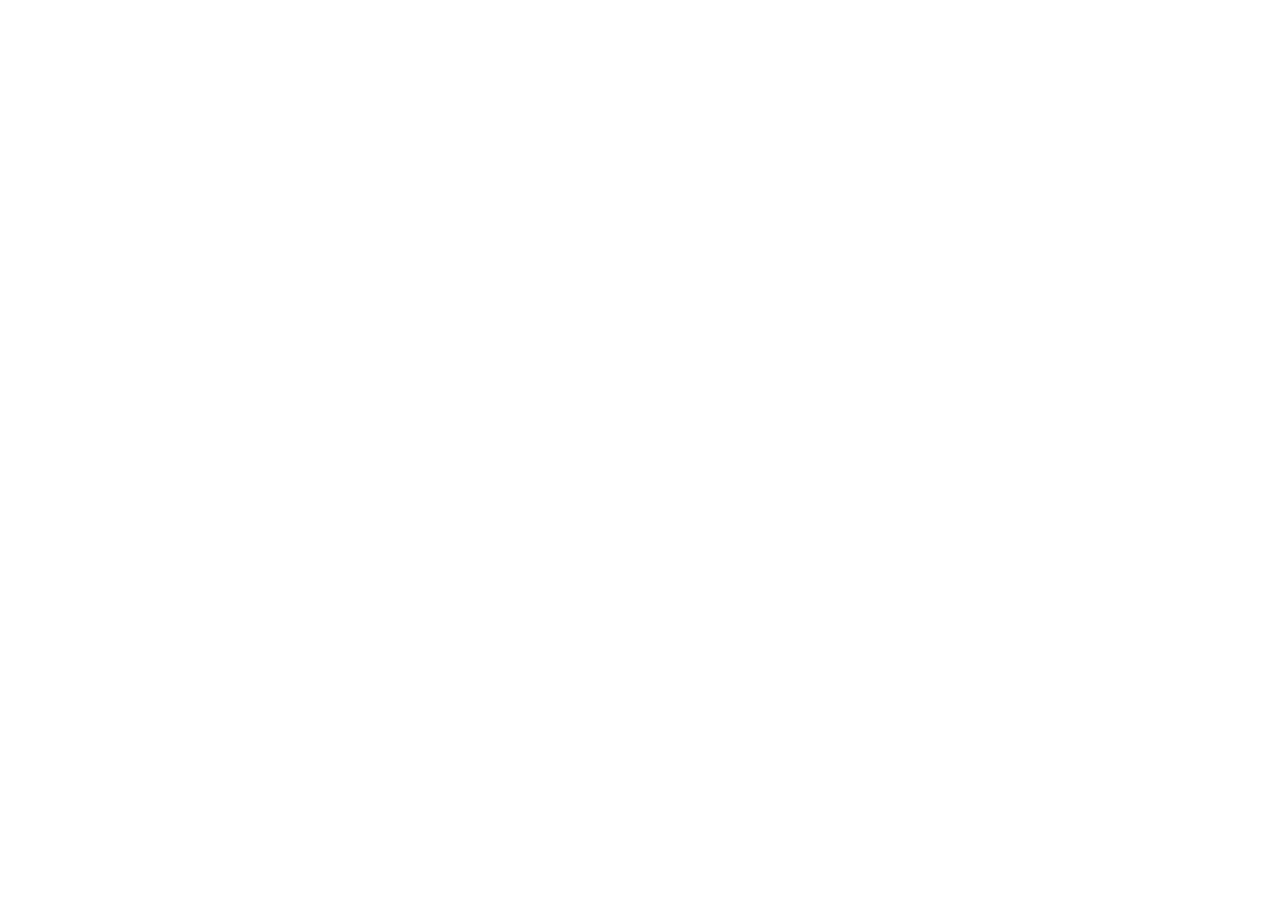
==== commit 0de0f503: "refactor: 페이지 내용을 page.js 객체로 분리 · render.js 가 5면 생성 - index.html 은 빈 껍데기(모든 페이지 동일), 내용은 page.js 의 " ====
--- a/_template/index.html
+++ b/_template/index.html
@@ -5,211 +5,41 @@
 <meta name="viewport" content="width=device-width, initial-scale=1, viewport-fit=cover">
 <script>document.documentElement.classList.add("js");</script>
 
-<title>작품명 — 작가명</title>
-<meta name="description" content="작가명, 〈작품명〉, 2026, 재료, 크기. GS칼텍스 예울마루 창작스튜디오 N기 입주작가전.">
+<!-- 내용은 전부 같은 폴더의 page.js 에 있다. 이 파일은 손대지 않는다. -->
+<title>Creative Studio</title>
+<meta name="description" content="">
 <meta name="theme-color" content="#f4f1ea" media="(prefers-color-scheme: light)">
 <meta name="theme-color" content="#161511" media="(prefers-color-scheme: dark)">
-
 <meta property="og:type" content="article">
-<meta property="og:title" content="작품명 — 작가명">
-<meta property="og:description" content="Artist Name, Work Title, 2026, materials, dimensions.">
-<meta property="og:image" content="img/work-01.jpg">
+<meta property="og:title" content="">
+<meta property="og:description" content="">
+<meta property="og:image" content="">
 <meta name="twitter:card" content="summary_large_image">
 
-<link rel="preload" href="../assets/fonts/anton/anton-latin-400-normal.woff2" as="font" type="font/woff2" crossorigin>
-<link rel="preload" href="img/work-01.webp" as="image" type="image/webp" fetchpriority="high">
-<link rel="stylesheet" href="../assets/css/fonts.css">
-<link rel="stylesheet" href="../assets/fonts/pretendard/pretendardvariable-dynamic-subset.css">
-<link rel="stylesheet" href="../assets/css/tokens.css">
-<link rel="stylesheet" href="../assets/css/label.css">
+<link rel="preload" href="/studio/assets/fonts/anton/anton-latin-400-normal.woff2" as="font" type="font/woff2" crossorigin>
+<link rel="stylesheet" href="/studio/assets/css/fonts.css">
+<link rel="stylesheet" href="/studio/assets/fonts/pretendard/pretendardvariable-dynamic-subset.css">
+<link rel="stylesheet" href="/studio/assets/css/tokens.css">
+<link rel="stylesheet" href="/studio/assets/css/label.css">
 <link rel="icon" href="data:image/svg+xml,<svg xmlns='http://www.w3.org/2000/svg' viewBox='0 0 100 100'><rect width='100' height='100' fill='%23141311'/><text x='50' y='69' font-size='60' font-family='Arial' font-weight='bold' fill='%23f4f1ea' text-anchor='middle'>Y</text></svg>">
 </head>
 
 <body class="book">
 <div class="grain" aria-hidden="true"></div>
-
-<!-- 상단 페이드 — 사진 위에서도 네비가 읽히게 (내용과 겹치지 않을 만큼만) -->
 <div class="topfade" aria-hidden="true"></div>
 
-<!-- ── 좌상단 고정: 전시 타이틀 (전 페이지 공통) ── -->
-<header class="fixhead">
-  <p class="fh-ko">창작스튜디오 N기 입주작가 작가명 〈작품명〉</p>
-  <p class="fh-en">Work Title in English</p>
-</header>
+<header class="fixhead"></header>
 
-<main class="deck">
+<main class="deck"></main>
 
-  <!-- ══ 01 · 작품 ═══════════════════════════ -->
-  <section class="pg pg--work" id="p1" aria-label="작품">
-
-    <!-- 작품 사진 슬라이더 — <picture class="w-slide"> 를 원하는 만큼 나열한다.
-         한 장뿐이면 컨트롤이 숨겨지고 사진 한 장으로 보인다.
-         data-autoplay="5000" 을 붙이면 5초마다 자동으로 넘어간다 (기본은 수동). -->
-    <figure class="w-photo r" data-slider aria-roledescription="carousel" aria-label="작품 사진">
-      <div class="w-track">
-        <picture class="w-slide">
-          <source srcset="img/work-01.webp" type="image/webp">
-          <img src="img/work-01.jpg" width="3000" height="4000"
-               alt="작품 사진 1 — 무엇이 보이는지 한 문장"
-               fetchpriority="high" decoding="async">
-        </picture>
-        <picture class="w-slide">
-          <source srcset="img/work-02.webp" type="image/webp">
-          <img src="img/work-02.jpg" width="3000" height="4000"
-               alt="작품 사진 2 — 무엇이 보이는지 한 문장"
-               loading="lazy" decoding="async">
-        </picture>
-        <picture class="w-slide">
-          <source srcset="img/work-03.webp" type="image/webp">
-          <img src="img/work-03.jpg" width="3000" height="4000"
-               alt="작품 사진 3 — 무엇이 보이는지 한 문장"
-               loading="lazy" decoding="async">
-        </picture>
-      </div>
-    </figure>
-
-    <figcaption class="w-cap r">
-      <p class="label label--muted">01 — Artwork</p>
-      <p class="cap-ko" lang="ko">
-        <span class="c-artist">작가명</span>
-        <span class="c-title">작품명<span class="c-year">(2026)</span></span>
-        <span class="c-mat">재료, 크기</span>
-      </p>
-      <p class="cap-en">Artist Name<span class="ce-sep" aria-hidden="true">·</span><em>Work Title</em><span class="ce-sep" aria-hidden="true">·</span>Materials, Dimensions</p>
-    </figcaption>
-
-    <div class="w-note r">
-      <button class="note-btn" type="button" data-note-go>
-        <span class="nb-bracket" aria-hidden="true">[</span>기획글 보기<span class="nb-bracket" aria-hidden="true">]</span>
-      </button>
-      <p class="wn-ko" lang="ko">작품을 한 줄로 설명하는 스테이트먼트.</p>
-    </div>
-
-
-  </section>
-
-  <!-- ══ 02 · 기획글 ═════════════════════════ -->
-  <section class="pg pg--note" id="p2" aria-labelledby="t-note">
-
-    <div class="note-head">
-      <p class="label label--muted">02 — Curatorial Note</p>
-      <h2 class="note-title" id="t-note" lang="ko">기획글</h2>
-    </div>
-
-    <div class="note-body" lang="ko">
-      <p>기획글 첫 문단. 문단마다 &lt;p&gt; 하나. 데스크톱에선 2단, 모바일에선 문단 단위로 넘어간다.</p>
-      <p>두 번째 문단.</p>
-      <p>세 번째 문단.</p>
-    </div>
-
-  </section>
-
-  <!-- ══ 03 · 영상 ═══════════════════════════ -->
-  <!-- data-youtube 에 유튜브 링크를 아무 형식으로나 넣는다:
-       watch?v=… / youtu.be/… / shorts/… / embed/… / 11자리 ID
-       비어 있으면 "준비 중" 자리표시자가 나온다. -->
-  <section class="pg pg--video" id="p3" aria-labelledby="t-video">
-
-    <p class="label label--muted r">03 — Video</p>
-
-    <div class="v-body">
-      <div class="v-frame r" data-youtube="" data-title="작품명 — 작가명"></div>
-
-      <div class="v-info r">
-        <h2 class="v-ko" id="t-video" lang="ko">작품 영상</h2>
-        <p class="v-desc" lang="ko">영상에 대한 한두 줄 설명.</p>
-        <p class="v-note" lang="ko">* 영상은 YouTube에서 재생됩니다.</p>
-      </div>
-    </div>
-  </section>
-
-  <!-- ══ 04 · 전시 ═══════════════════════════ -->
-  <section class="pg pg--exh" id="p4" aria-labelledby="t-exh">
-
-    <p class="label label--muted r">04 — Exhibition</p>
-
-    <div class="exh-body">
-      <figure class="e-poster r">
-        <button class="poster-btn" type="button" aria-label="포스터 크게 보기" data-zoom>
-          <picture>
-            <source srcset="img/poster.webp" type="image/webp">
-            <img src="img/poster.jpg" width="1536" height="2048"
-                 alt="전시 포스터 — 작품명" loading="lazy" decoding="async">
-          </picture>
-        </button>
-        <p class="hint"><span class="hint--tap">포스터를 탭하면 확대</span><span class="hint--click">포스터를 클릭하면 확대</span></p>
-      </figure>
-
-      <div class="e-info">
-        <p class="e-kicker" lang="ko">GS칼텍스 예울마루 창작스튜디오</p>
-        <h2 class="e-ko" id="t-exh" lang="ko">N기 입주작가전<span class="us" aria-hidden="true">_</span>작가명<br><span class="nb">〈작품명〉</span></h2>
-
-        <dl class="spec r">
-          <div class="spec-row">
-            <dt><span class="label">Period</span><span class="ko" lang="ko">기간</span></dt>
-            <dd><span class="v">2026. 00. 00<span class="dow">Mon</span><span class="dash" aria-hidden="true">—</span>00. 00<span class="dow">Sun</span></span></dd>
-          </div>
-          <div class="spec-row">
-            <dt><span class="label">Hours</span><span class="ko" lang="ko">운영시간</span></dt>
-            <dd>
-              <span class="v">09:00<span class="dash" aria-hidden="true">—</span>22:00</span>
-              <span class="v-note" lang="ko">* 물때에 따라 변동 · 휴장 <a class="v-link" href="https://www.yeulmaru.org/community/v/1733/" target="_blank" rel="noopener noreferrer"><span aria-hidden="true">[</span>장도 물때 확인<span aria-hidden="true">]</span></a></span>
-            </dd>
-          </div>
-          <div class="spec-row">
-            <dt><span class="label">Venue</span><span class="ko" lang="ko">장소</span></dt>
-            <dd><span class="v" lang="ko">GS칼텍스 예울마루, 장소</span></dd>
-          </div>
-        </dl>
-      </div>
-    </div>
-  </section>
-
-  <!-- ══ 05 · 작가 ═══════════════════════════ -->
-  <section class="pg pg--artist" id="p5" aria-labelledby="t-artist">
-
-    <p class="label label--muted r">05 — Artist</p>
-
-    <div class="a-body">
-      <figure class="a-photo r">
-        <picture>
-          <source srcset="img/artist.webp" type="image/webp">
-          <img src="img/artist.jpg" width="1333" height="2000"
-               alt="작가 작가명" loading="lazy" decoding="async">
-        </picture>
-      </figure>
-
-      <div class="a-info">
-        <h2 class="display a-name" id="t-artist">Artist&nbsp;Name</h2>
-        <p class="a-ko" lang="ko">작가명<span class="born">b.&nbsp;0000 · 장르</span></p>
-        <p class="a-stmt" lang="ko">작가 소개 한 줄.</p>
-        <ul class="a-cv" lang="ko">
-          <li>주요 이력 1</li>
-          <li>주요 이력 2</li>
-          <li>주요 이력 3</li>
-        </ul>
-      </div>
-    </div>
-
-    <footer class="site-foot">
-      <p class="wordmark">Creative Studio.</p>
-      <p class="foot-copy">(c) 2023-26. GS Caltex Yeulmaru. all rights reserved.</p>
-    </footer>
-  </section>
-
-</main>
-
-<!-- ── 포스터 확대 ─────────────────────────────── -->
 <dialog class="zoom" id="zoom" aria-label="포스터 확대 보기">
   <button class="zoom-close" type="button" aria-label="닫기" data-close>
     <svg viewBox="0 0 24 24" aria-hidden="true"><path d="M5 5l14 14M19 5L5 19"/></svg>
   </button>
-  <picture>
-    <source srcset="img/poster.webp" type="image/webp">
-    <img src="img/poster.jpg" alt="전시 포스터 확대" loading="lazy" decoding="async">
-  </picture>
 </dialog>
 
-<script src="../assets/js/deck.js" defer></script>
+<script src="page.js"></script>
+<script src="/studio/assets/js/render.js" defer></script>
+<script src="/studio/assets/js/deck.js" defer></script>
 </body>
 </html>
